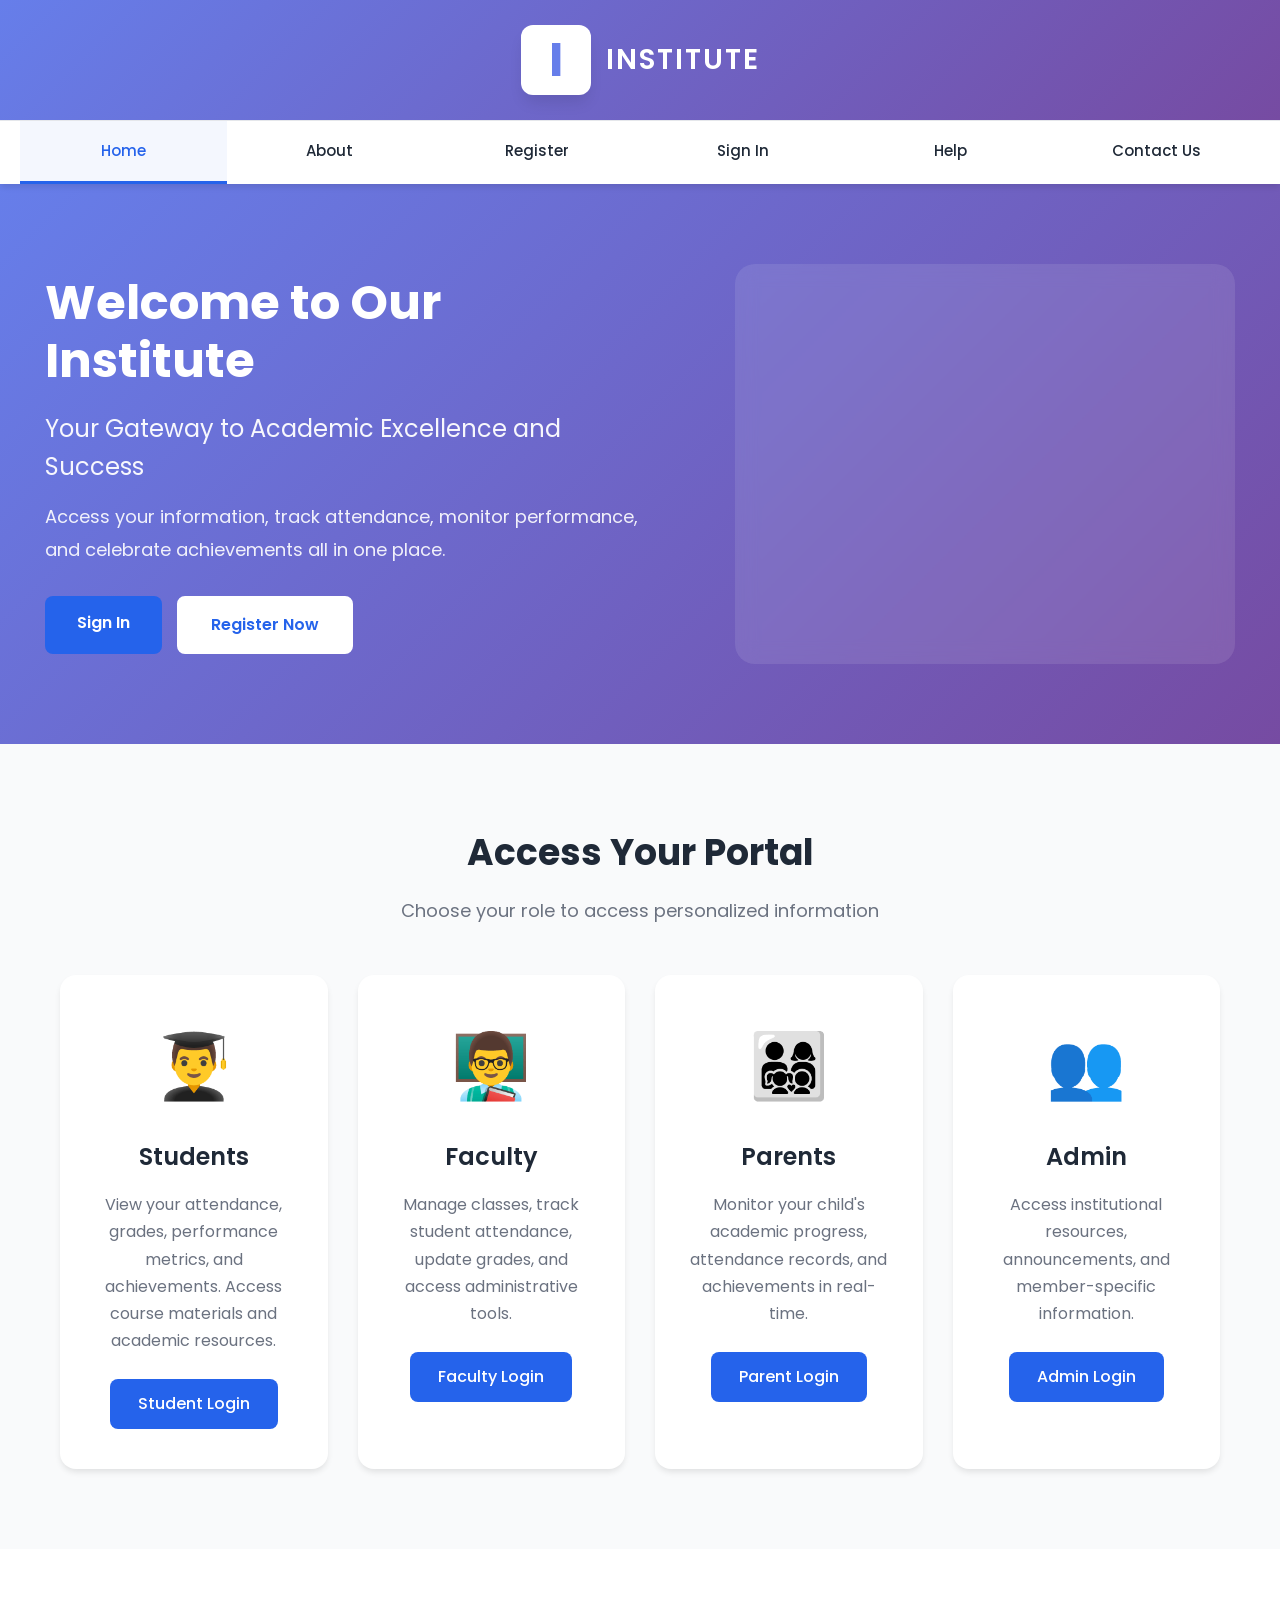
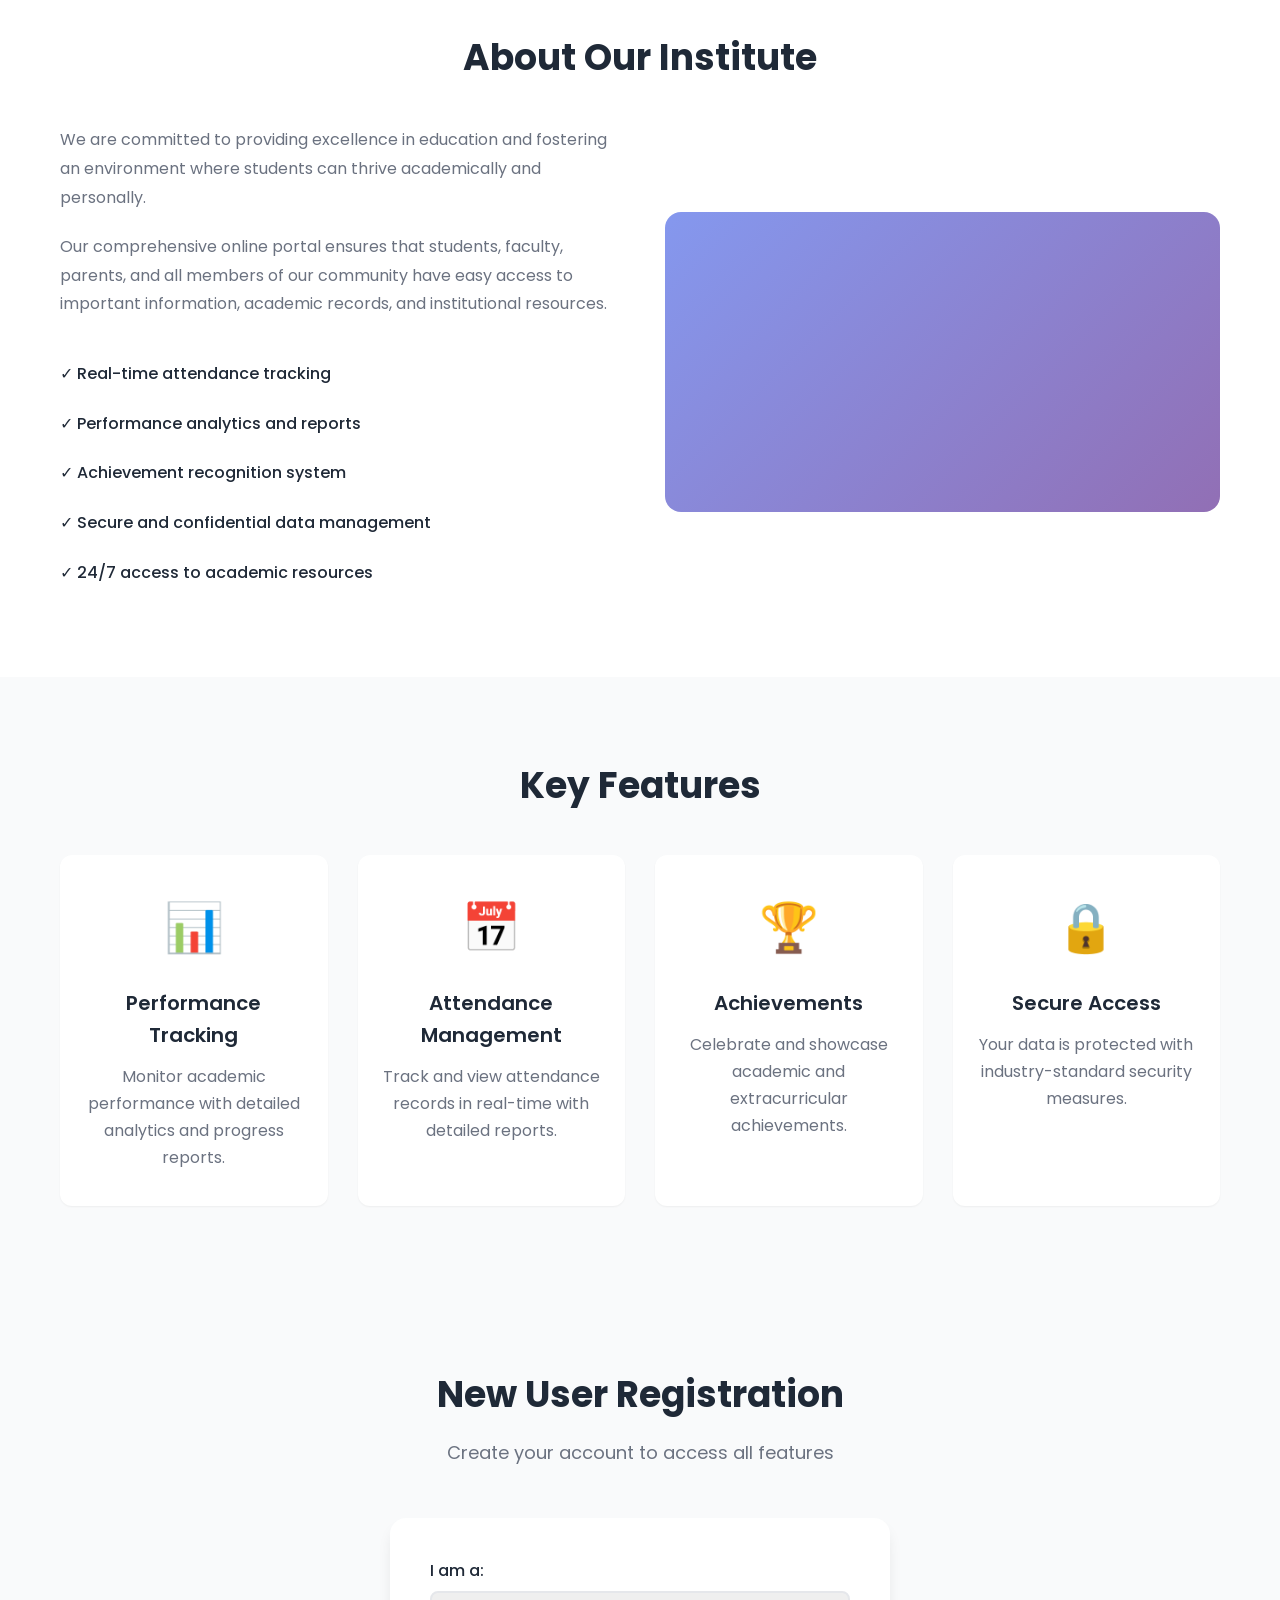
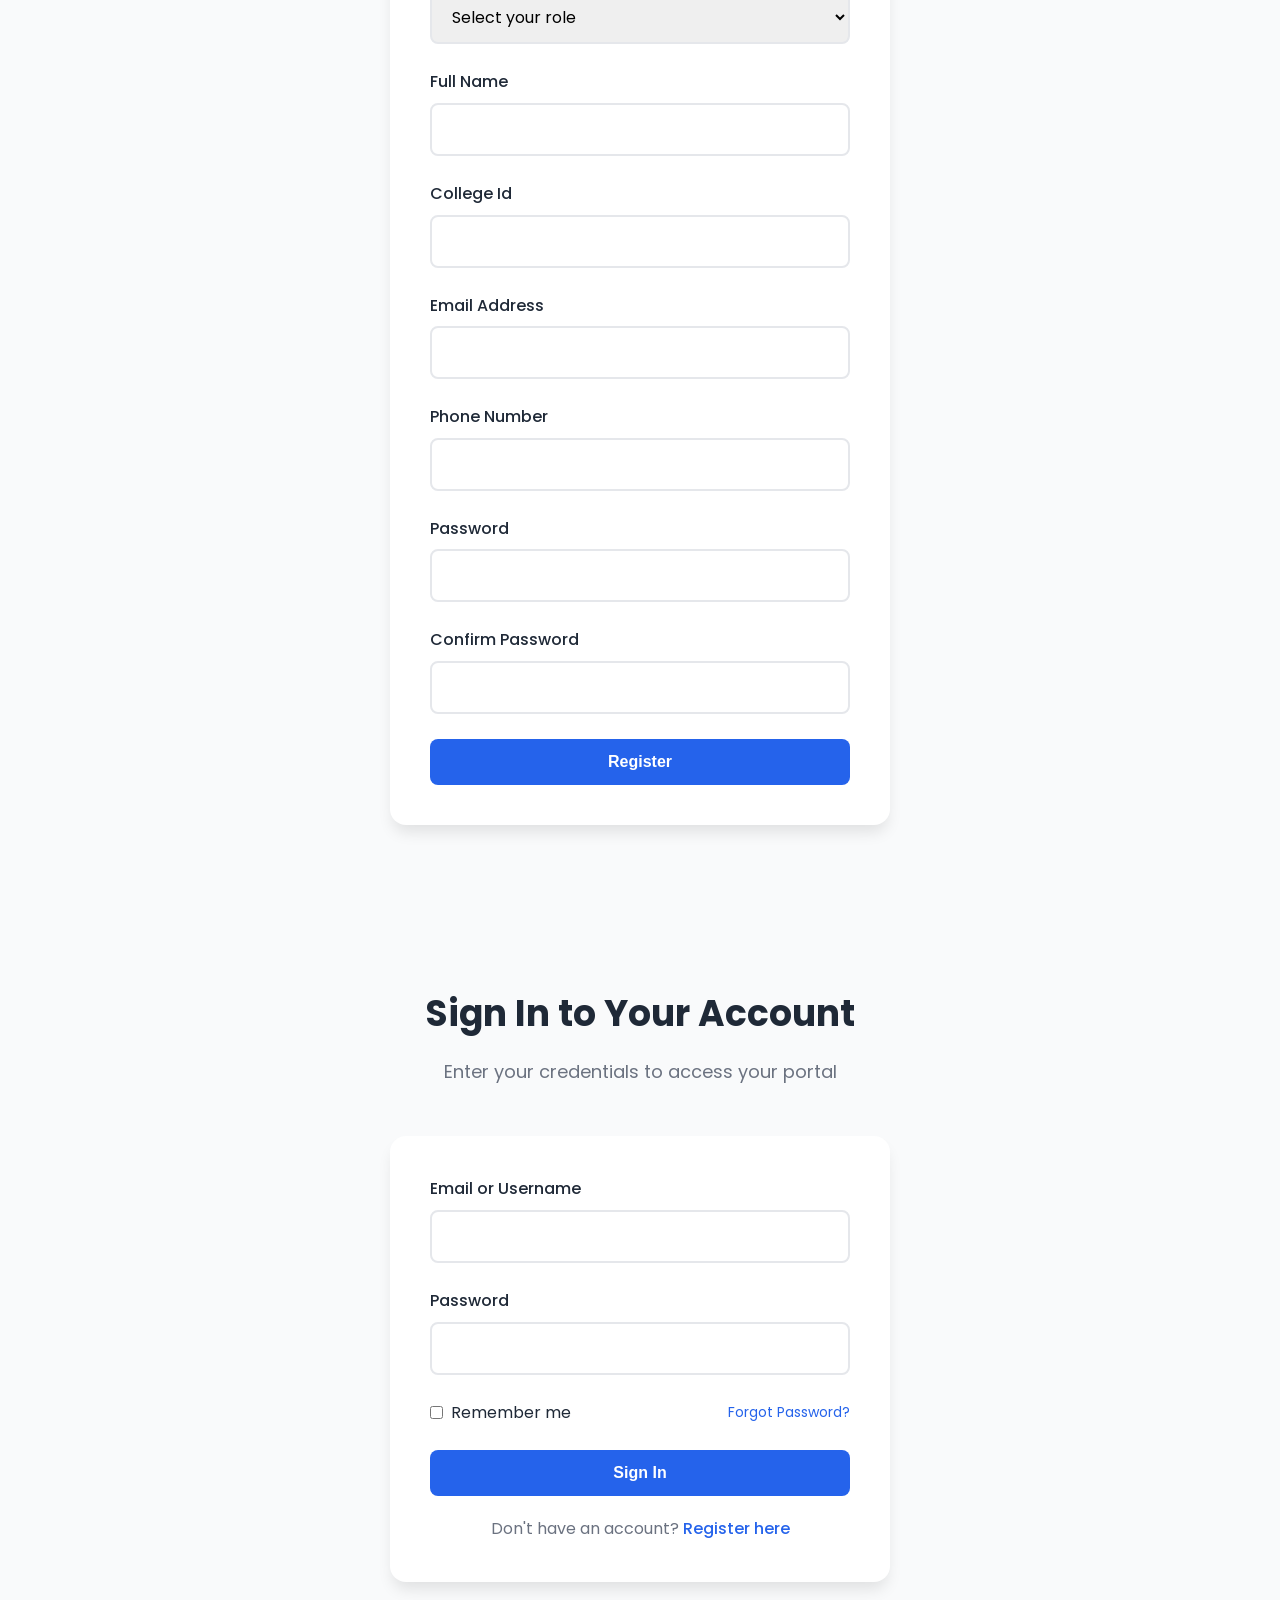
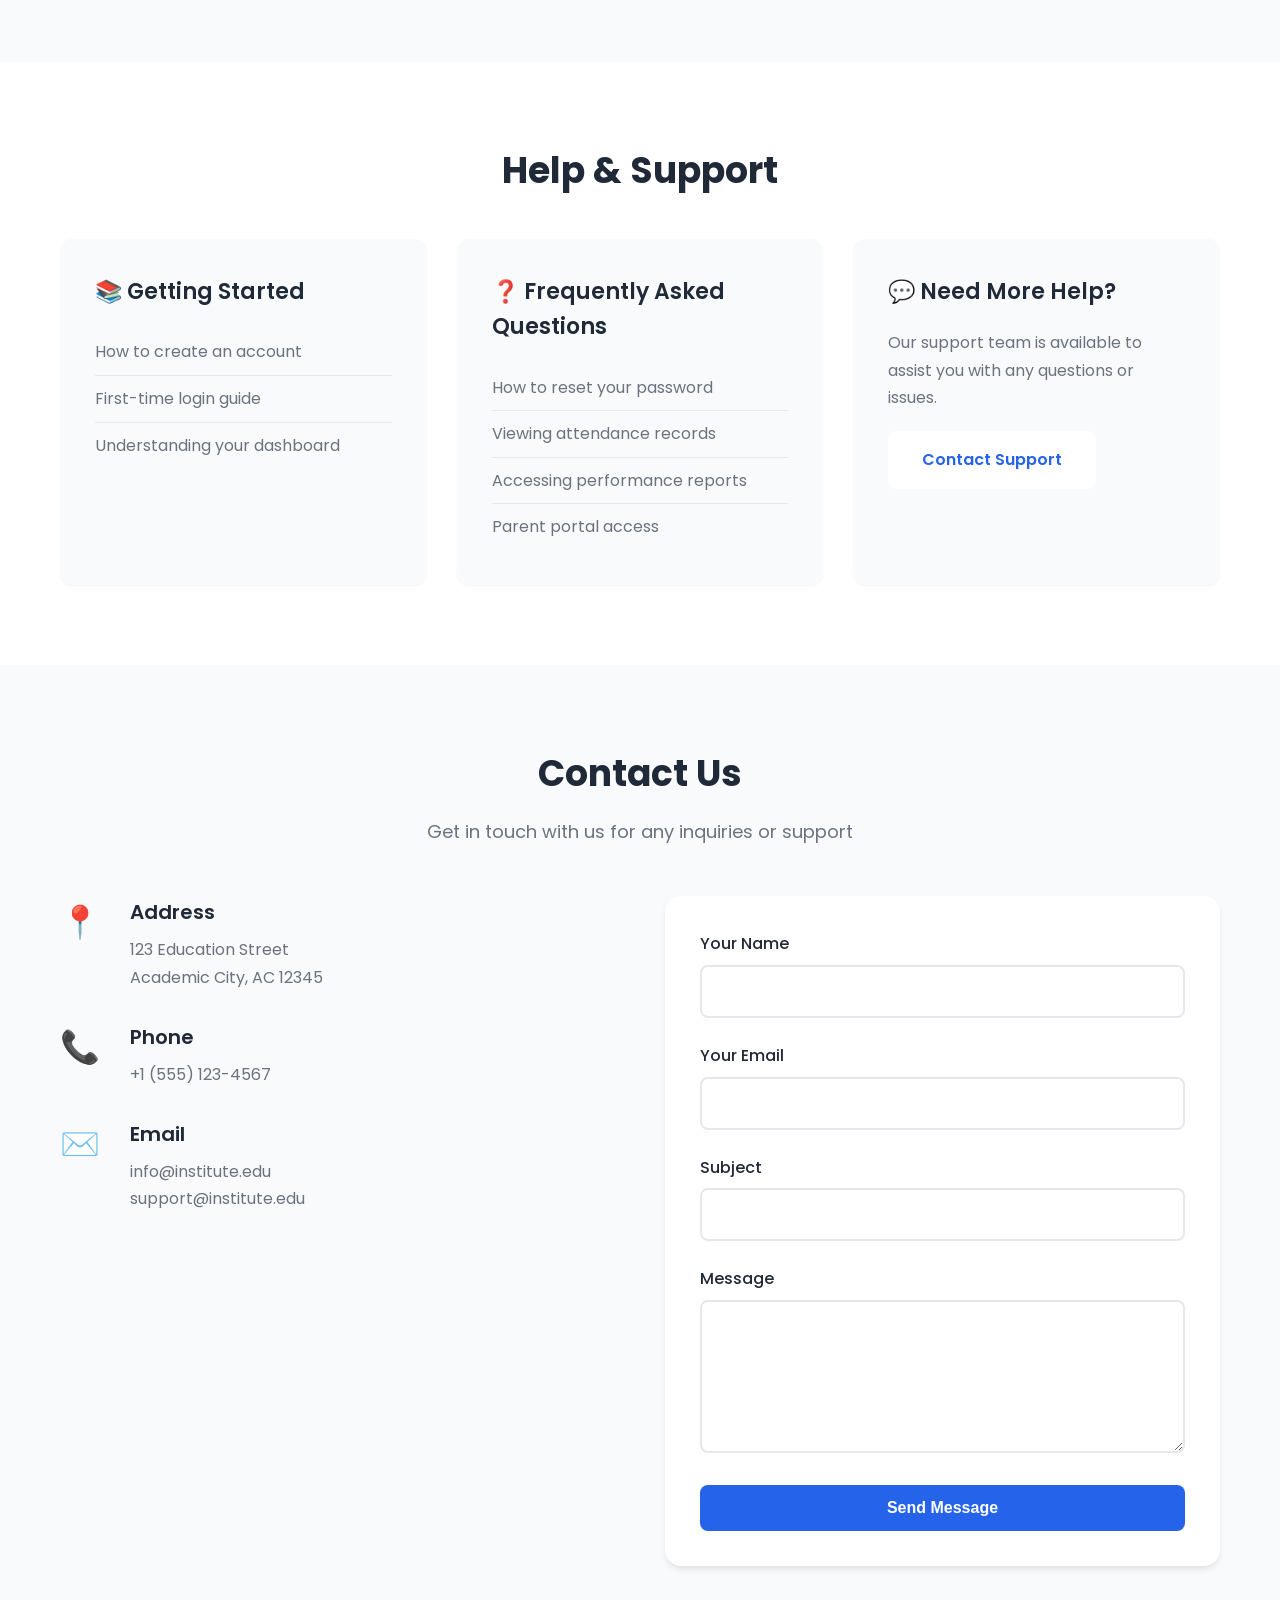
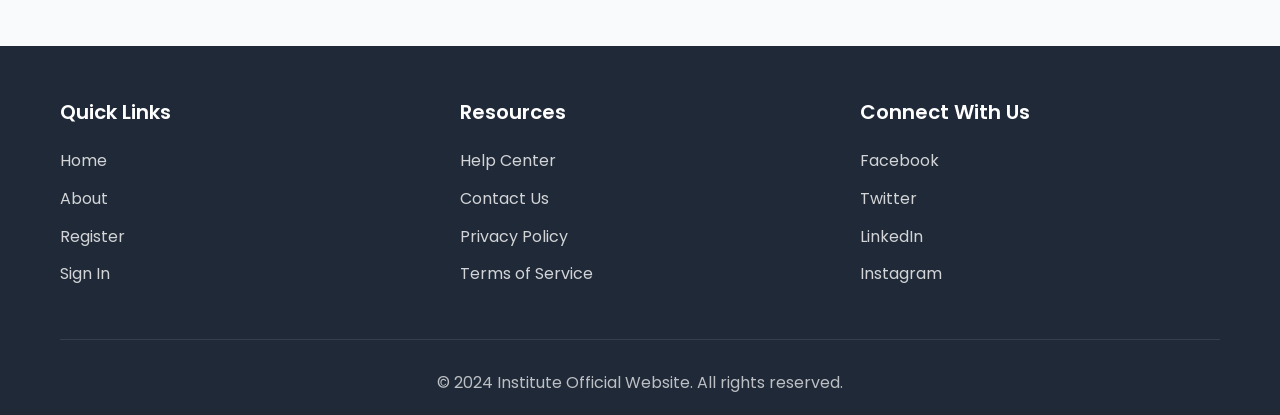
==== Frontend/index.html @ 932abdbf "update landing page,add new file" ====
<!DOCTYPE html>
<html lang="en">
<head>
    <meta charset="UTF-8">
    <meta name="viewport" content="width=device-width, initial-scale=1.0">
    <title>Institute Official Website - Student Portal</title>
    <link rel="stylesheet" href="./src/assets/css/landing.css">
    <link rel="preconnect" href="https://fonts.googleapis.com">
    <link rel="preconnect" href="https://fonts.gstatic.com" crossorigin>
    <link href="https://fonts.googleapis.com/css2?family=Poppins:wght@300;400;500;600;700&display=swap" rel="stylesheet">
</head>
<body>
    <!-- Header with Logo Space -->
    <header class="header">
        <div class="logo-container">
            <div class="logo-placeholder">
                <img src="logo-placeholder.png" alt="Institute Logo" class="logo-img" onerror="this.style.display='none'; this.nextElementSibling.style.display='flex';">
                <div class="logo-text" style="display: none;">
                    <span class="logo-initial">I</span>
                    <span class="logo-name">INSTITUTE</span>
                </div>
            </div>
        </div>
        
        <!-- Navigation Bar -->
        <nav class="navbar">
            <ul class="nav-menu">
                <li><a href="#home" class="nav-link active">Home</a></li>
                <li><a href="#about" class="nav-link">About</a></li>
                <li><a href="#register" class="nav-link">Register</a></li>
                <li><a href="#signin" class="nav-link">Sign In</a></li>
                <li><a href="#help" class="nav-link">Help</a></li>
                <li><a href="#contact" class="nav-link">Contact Us</a></li>
            </ul>
            <div class="hamburger">
                <span></span>
                <span></span>
                <span></span>
            </div>
        </nav>
    </header>

    <!-- Main Content -->
    <main>
        <!-- Hero Section -->
        <section id="home" class="hero">
            <div class="hero-content">
                <h1 class="hero-title">Welcome to Our Institute</h1>
                <p class="hero-subtitle">Your Gateway to Academic Excellence and Success</p>
                <p class="hero-description">Access your information, track attendance, monitor performance, and celebrate achievements all in one place.</p>
                <div class="hero-buttons">
                    <a href="#signin" class="btn btn-primary">Sign In</a>
                    <a href="#register" class="btn btn-secondary">Register Now</a>
                </div>
            </div>
            <div class="hero-image">
                <div class="hero-graphic"></div>
            </div>
        </section>

        <!-- User Portals Section -->
        <section class="portals">
            <div class="container">
                <h2 class="section-title">Access Your Portal</h2>
                <p class="section-subtitle">Choose your role to access personalized information</p>
                <div class="portal-cards">
                    <div class="portal-card">
                        <div class="portal-icon">👨‍🎓</div>
                        <h3>Students</h3>
                        <p>View your attendance, grades, performance metrics, and achievements. Access course materials and academic resources.</p>
                        <a href="#signin" class="portal-btn">Student Login</a>
                    </div>
                    <div class="portal-card">
                        <div class="portal-icon">👨‍🏫</div>
                        <h3>Faculty</h3>
                        <p>Manage classes, track student attendance, update grades, and access administrative tools.</p>
                        <a href="#signin" class="portal-btn">Faculty Login</a>
                    </div>
                    <div class="portal-card">
                        <div class="portal-icon">👨‍👩‍👧‍👦</div>
                        <h3>Parents</h3>
                        <p>Monitor your child's academic progress, attendance records, and achievements in real-time.</p>
                        <a href="#signin" class="portal-btn">Parent Login</a>
                    </div>
                    <div class="portal-card">
                        <div class="portal-icon">👥</div>
                        <h3>Admin</h3>
                        <p>Access institutional resources, announcements, and member-specific information.</p>
                        <a href="#signin" class="portal-btn">Admin Login</a>
                    </div>
                </div>
            </div>
        </section>

        <!-- About Section -->
        <section id="about" class="about">
            <div class="container">
                <h2 class="section-title">About Our Institute</h2>
                <div class="about-content">
                    <div class="about-text">
                        <p>We are committed to providing excellence in education and fostering an environment where students can thrive academically and personally.</p>
                        <p>Our comprehensive online portal ensures that students, faculty, parents, and all members of our community have easy access to important information, academic records, and institutional resources.</p>
                        <ul class="about-features">
                            <li>✓ Real-time attendance tracking</li>
                            <li>✓ Performance analytics and reports</li>
                            <li>✓ Achievement recognition system</li>
                            <li>✓ Secure and confidential data management</li>
                            <li>✓ 24/7 access to academic resources</li>
                        </ul>
                    </div>
                    <div class="about-image">
                        <div class="about-graphic"></div>
                    </div>
                </div>
            </div>
        </section>

        <!-- Features Section -->
        <section class="features">
            <div class="container">
                <h2 class="section-title">Key Features</h2>
                <div class="features-grid">
                    <div class="feature-item">
                        <div class="feature-icon">📊</div>
                        <h3>Performance Tracking</h3>
                        <p>Monitor academic performance with detailed analytics and progress reports.</p>
                    </div>
                    <div class="feature-item">
                        <div class="feature-icon">📅</div>
                        <h3>Attendance Management</h3>
                        <p>Track and view attendance records in real-time with detailed reports.</p>
                    </div>
                    <div class="feature-item">
                        <div class="feature-icon">🏆</div>
                        <h3>Achievements</h3>
                        <p>Celebrate and showcase academic and extracurricular achievements.</p>
                    </div>
                    <div class="feature-item">
                        <div class="feature-icon">🔒</div>
                        <h3>Secure Access</h3>
                        <p>Your data is protected with industry-standard security measures.</p>
                    </div>
                </div>
            </div>
        </section>

        <!-- Register Section -->
        <section id="register" class="register-section">
            <div class="container">
                <h2 class="section-title">New User Registration</h2>
                <p class="section-subtitle">Create your account to access all features</p>
                <div class="register-form-container">
                    <form class="register-form">
                        <div class="form-group">
                            <label for="userType">I am a:</label>
                            <select id="userType" name="userType" required>
                                <option value="">Select your role</option>
                                <option value="Student">Student</option>
                                <option value="Parent">Parent</option>
                                <option value="Faculty">Faculty</option>
                                <option value="Admin">Other Member</option>
                            </select>
                        </div>
                        <div class="form-group">
                            <label for="fullName">Full Name</label>
                            <input type="text" id="fullName" name="fullName" required>
                        </div>
                        <div class="form-group">
                            <label for="College Id">College Id</label>
                            <input type="cid" id="cid" name="cid" required>
                        </div>
                        <div class="form-group">
                            <label for="email">Email Address</label>
                            <input type="email" id="email" name="email" required>
                        </div>
                        <div class="form-group">
                            <label for="phone">Phone Number</label>
                            <input type="tel" id="phone" name="phone" required>
                        </div>
                        <div class="form-group">
                            <label for="password">Password</label>
                            <input type="password" id="password" name="password" required>
                        </div>
                        <div class="form-group">
                            <label for="confirmPassword">Confirm Password</label>
                            <input type="password" id="confirmPassword" name="confirmPassword" required>
                        </div>
                        <button type="submit" class="btn btn-primary btn-block">Register</button>
                    </form>
                </div>
            </div>
        </section>

        <!-- Sign In Section -->
        <section id="signin" class="signin-section">
            <div class="container">
                <h2 class="section-title">Sign In to Your Account</h2>
                <p class="section-subtitle">Enter your credentials to access your portal</p>
                <div class="signin-form-container">
                    <form class="signin-form">
                        <div class="form-group">
                            <label for="loginEmail">Email or Username</label>
                            <input type="text" id="loginEmail" name="loginEmail" required>
                        </div>
                        <div class="form-group">
                            <label for="loginPassword">Password</label>
                            <input type="password" id="loginPassword" name="loginPassword" required>
                        </div>
                        <div class="form-options">
                            <label class="checkbox-label">
                                <input type="checkbox" name="remember">
                                <span>Remember me</span>
                            </label>
                            <a href="#help" class="forgot-password">Forgot Password?</a>
                        </div>
                        <button type="submit" class="btn btn-primary btn-block">Sign In</button>
                        <p class="signup-link">Don't have an account? <a href="#register">Register here</a></p>
                    </form>
                </div>
            </div>
        </section>

        <!-- Help Section -->
        <section id="help" class="help-section">
            <div class="container">
                <h2 class="section-title">Help & Support</h2>
                <div class="help-content">
                    <div class="help-categories">
                        <div class="help-category">
                            <h3>📚 Getting Started</h3>
                            <ul>
                                <li>How to create an account</li>
                                <li>First-time login guide</li>
                                <li>Understanding your dashboard</li>
                            </ul>
                        </div>
                        <div class="help-category">
                            <h3>❓ Frequently Asked Questions</h3>
                            <ul>
                                <li>How to reset your password</li>
                                <li>Viewing attendance records</li>
                                <li>Accessing performance reports</li>
                                <li>Parent portal access</li>
                            </ul>
                        </div>
                        <div class="help-category">
                            <h3>💬 Need More Help?</h3>
                            <p>Our support team is available to assist you with any questions or issues.</p>
                            <a href="#contact" class="btn btn-secondary">Contact Support</a>
                        </div>
                    </div>
                </div>
            </div>
        </section>

        <!-- Contact Section -->
        <section id="contact" class="contact-section">
            <div class="container">
                <h2 class="section-title">Contact Us</h2>
                <p class="section-subtitle">Get in touch with us for any inquiries or support</p>
                <div class="contact-content">
                    <div class="contact-info">
                        <div class="contact-item">
                            <div class="contact-icon">📍</div>
                            <div>
                                <h3>Address</h3>
                                <p>123 Education Street<br>Academic City, AC 12345</p>
                            </div>
                        </div>
                        <div class="contact-item">
                            <div class="contact-icon">📞</div>
                            <div>
                                <h3>Phone</h3>
                                <p>+1 (555) 123-4567</p>
                            </div>
                        </div>
                        <div class="contact-item">
                            <div class="contact-icon">✉️</div>
                            <div>
                                <h3>Email</h3>
                                <p>info@institute.edu<br>support@institute.edu</p>
                            </div>
                        </div>
                    </div>
                    <form class="contact-form">
                        <div class="form-group">
                            <label for="contactName">Your Name</label>
                            <input type="text" id="contactName" name="contactName" required>
                        </div>
                        <div class="form-group">
                            <label for="contactEmail">Your Email</label>
                            <input type="email" id="contactEmail" name="contactEmail" required>
                        </div>
                        <div class="form-group">
                            <label for="contactSubject">Subject</label>
                            <input type="text" id="contactSubject" name="contactSubject" required>
                        </div>
                        <div class="form-group">
                            <label for="contactMessage">Message</label>
                            <textarea id="contactMessage" name="contactMessage" rows="5" required></textarea>
                        </div>
                        <button type="submit" class="btn btn-primary btn-block">Send Message</button>
                    </form>
                </div>
            </div>
        </section>
    </main>

    <!-- Footer -->
    <footer class="footer">
        <div class="container">
            <div class="footer-content">
                <div class="footer-section">
                    <h3>Quick Links</h3>
                    <ul>
                        <li><a href="#home">Home</a></li>
                        <li><a href="#about">About</a></li>
                        <li><a href="#register">Register</a></li>
                        <li><a href="#signin">Sign In</a></li>
                    </ul>
                </div>
                <div class="footer-section">
                    <h3>Resources</h3>
                    <ul>
                        <li><a href="#help">Help Center</a></li>
                        <li><a href="#contact">Contact Us</a></li>
                        <li><a href="#">Privacy Policy</a></li>
                        <li><a href="#">Terms of Service</a></li>
                    </ul>
                </div>
                <div class="footer-section">
                    <h3>Connect With Us</h3>
                    <div class="social-links">
                        <a href="#" class="social-link">Facebook</a>
                        <a href="#" class="social-link">Twitter</a>
                        <a href="#" class="social-link">LinkedIn</a>
                        <a href="#" class="social-link">Instagram</a>
                    </div>
                </div>
            </div>
            <div class="footer-bottom">
                <p>&copy; 2024 Institute Official Website. All rights reserved.</p>
            </div>
        </div>
    </footer>
</body>
</html>
---- Frontend/src/assets/css/landing.css ----
* {
    margin: 0;
    padding: 0;
    box-sizing: border-box;
}

:root {
    --primary-color: #2563eb;
    --primary-dark: #1e40af;
    --secondary-color: #10b981;
    --accent-color: #f59e0b;
    --text-dark: #1f2937;
    --text-light: #6b7280;
    --bg-light: #f9fafb;
    --bg-white: #ffffff;
    --border-color: #e5e7eb;
    --shadow-sm: 0 1px 2px 0 rgba(0, 0, 0, 0.05);
    --shadow-md: 0 4px 6px -1px rgba(0, 0, 0, 0.1);
    --shadow-lg: 0 10px 15px -3px rgba(0, 0, 0, 0.1);
    --shadow-xl: 0 20px 25px -5px rgba(0, 0, 0, 0.1);
}

body {
    font-family: 'Poppins', sans-serif;
    line-height: 1.6;
    color: var(--text-dark);
    background-color: var(--bg-white);
    overflow-x: hidden;
}

.container {
    max-width: 1200px;
    margin: 0 auto;
    padding: 0 20px;
}

/* Header Styles */
.header {
    background: var(--bg-white);
    box-shadow: var(--shadow-md);
    position: sticky;
    top: 0;
    z-index: 1000;
    width: 100%;
}

.logo-container {
    display: flex;
    justify-content: center;
    align-items: center;
    padding: 20px;
    background: linear-gradient(135deg, #667eea 0%, #764ba2 100%);
    min-height: 120px;
}

.logo-placeholder {
    display: flex;
    align-items: center;
    justify-content: center;
    width: 100%;
    max-width: 300px;
}

.logo-img {
    max-height: 80px;
    width: auto;
    object-fit: contain;
}

.logo-text {
    display: flex;
    align-items: center;
    gap: 15px;
    color: white;
}

.logo-initial {
    font-size: 48px;
    font-weight: 700;
    background: white;
    color: #667eea;
    width: 70px;
    height: 70px;
    display: flex;
    align-items: center;
    justify-content: center;
    border-radius: 12px;
    box-shadow: var(--shadow-lg);
}

.logo-name {
    font-size: 28px;
    font-weight: 600;
    letter-spacing: 2px;
}

/* Navigation Bar */
.navbar {
    background: var(--bg-white);
    border-top: 1px solid var(--border-color);
    padding: 0 20px;
}

.nav-menu {
    display: flex;
    list-style: none;
    justify-content: center;
    align-items: center;
    gap: 0;
    flex-wrap: wrap;
}

.nav-menu li {
    flex: 1;
    min-width: 120px;
    text-align: center;
}

.nav-link {
    display: block;
    padding: 18px 20px;
    text-decoration: none;
    color: var(--text-dark);
    font-weight: 500;
    font-size: 15px;
    transition: all 0.3s ease;
    border-bottom: 3px solid transparent;
    position: relative;
}

.nav-link:hover,
.nav-link.active {
    color: var(--primary-color);
    background-color: rgba(37, 99, 235, 0.05);
    border-bottom-color: var(--primary-color);
}

.hamburger {
    display: none;
    flex-direction: column;
    cursor: pointer;
    gap: 5px;
    padding: 10px;
}

.hamburger span {
    width: 25px;
    height: 3px;
    background: var(--text-dark);
    transition: all 0.3s ease;
}

/* Hero Section */
.hero {
    background: linear-gradient(135deg, #667eea 0%, #764ba2 100%);
    color: white;
    padding: 80px 20px;
    display: flex;
    align-items: center;
    justify-content: space-between;
    gap: 40px;
    min-height: 500px;
}

.hero-content {
    flex: 1;
    max-width: 600px;
    margin: 0 auto;
}

.hero-title {
    font-size: 48px;
    font-weight: 700;
    margin-bottom: 20px;
    line-height: 1.2;
}

.hero-subtitle {
    font-size: 24px;
    font-weight: 400;
    margin-bottom: 15px;
    opacity: 0.95;
}

.hero-description {
    font-size: 18px;
    margin-bottom: 30px;
    opacity: 0.9;
    line-height: 1.8;
}

.hero-buttons {
    display: flex;
    gap: 15px;
    flex-wrap: wrap;
}

.hero-image {
    flex: 1;
    max-width: 500px;
    margin: 0 auto;
}

.hero-graphic {
    width: 100%;
    height: 400px;
    background: rgba(255, 255, 255, 0.1);
    border-radius: 20px;
    backdrop-filter: blur(10px);
    display: flex;
    align-items: center;
    justify-content: center;
    font-size: 100px;
}

/* Buttons */
.btn {
    display: inline-block;
    padding: 14px 32px;
    border-radius: 8px;
    text-decoration: none;
    font-weight: 600;
    font-size: 16px;
    transition: all 0.3s ease;
    cursor: pointer;
    border: none;
    text-align: center;
}

.btn-primary {
    background: var(--primary-color);
    color: white;
}

.btn-primary:hover {
    background: var(--primary-dark);
    transform: translateY(-2px);
    box-shadow: var(--shadow-lg);
}

.btn-secondary {
    background: white;
    color: var(--primary-color);
    border: 2px solid white;
}

.btn-secondary:hover {
    background: transparent;
    color: white;
    transform: translateY(-2px);
    box-shadow: var(--shadow-lg);
}

.btn-block {
    width: 100%;
    display: block;
}

/* Section Styles */
section {
    padding: 80px 20px;
}

.section-title {
    font-size: 36px;
    font-weight: 700;
    text-align: center;
    margin-bottom: 15px;
    color: var(--text-dark);
}

.section-subtitle {
    text-align: center;
    font-size: 18px;
    color: var(--text-light);
    margin-bottom: 50px;
}

/* Portals Section */
.portals {
    background: var(--bg-light);
}

.portal-cards {
    display: grid;
    grid-template-columns: repeat(auto-fit, minmax(250px, 1fr));
    gap: 30px;
    margin-top: 40px;
}

.portal-card {
    background: var(--bg-white);
    padding: 40px 30px;
    border-radius: 16px;
    text-align: center;
    box-shadow: var(--shadow-md);
    transition: all 0.3s ease;
}

.portal-card:hover {
    transform: translateY(-8px);
    box-shadow: var(--shadow-xl);
}

.portal-icon {
    font-size: 64px;
    margin-bottom: 20px;
}

.portal-card h3 {
    font-size: 24px;
    font-weight: 600;
    margin-bottom: 15px;
    color: var(--text-dark);
}

.portal-card p {
    color: var(--text-light);
    margin-bottom: 25px;
    line-height: 1.7;
}

.portal-btn {
    display: inline-block;
    padding: 12px 28px;
    background: var(--primary-color);
    color: white;
    text-decoration: none;
    border-radius: 8px;
    font-weight: 500;
    transition: all 0.3s ease;
}

.portal-btn:hover {
    background: var(--primary-dark);
    transform: translateY(-2px);
    box-shadow: var(--shadow-md);
}

/* About Section */
.about {
    background: var(--bg-white);
}

.about-content {
    display: grid;
    grid-template-columns: 1fr 1fr;
    gap: 50px;
    align-items: center;
    margin-top: 40px;
}

.about-text p {
    font-size: 16px;
    color: var(--text-light);
    margin-bottom: 20px;
    line-height: 1.8;
}

.about-features {
    list-style: none;
    margin-top: 30px;
}

.about-features li {
    padding: 12px 0;
    font-size: 16px;
    color: var(--text-dark);
    font-weight: 500;
}

.about-image {
    display: flex;
    justify-content: center;
    align-items: center;
}

.about-graphic {
    width: 100%;
    height: 300px;
    background: linear-gradient(135deg, #667eea 0%, #764ba2 100%);
    border-radius: 16px;
    opacity: 0.8;
}

/* Features Section */
.features {
    background: var(--bg-light);
}

.features-grid {
    display: grid;
    grid-template-columns: repeat(auto-fit, minmax(250px, 1fr));
    gap: 30px;
    margin-top: 40px;
}

.feature-item {
    background: var(--bg-white);
    padding: 35px 25px;
    border-radius: 12px;
    text-align: center;
    box-shadow: var(--shadow-sm);
    transition: all 0.3s ease;
}

.feature-item:hover {
    box-shadow: var(--shadow-md);
    transform: translateY(-5px);
}

.feature-icon {
    font-size: 48px;
    margin-bottom: 20px;
}

.feature-item h3 {
    font-size: 20px;
    font-weight: 600;
    margin-bottom: 12px;
    color: var(--text-dark);
}

.feature-item p {
    color: var(--text-light);
    line-height: 1.7;
}

/* Form Styles */
.register-section,
.signin-section {
    background: var(--bg-light);
}

.register-form-container,
.signin-form-container {
    max-width: 500px;
    margin: 0 auto;
    background: var(--bg-white);
    padding: 40px;
    border-radius: 16px;
    box-shadow: var(--shadow-lg);
}

.form-group {
    margin-bottom: 25px;
}

.form-group label {
    display: block;
    margin-bottom: 8px;
    font-weight: 500;
    color: var(--text-dark);
}

.form-group input,
.form-group select,
.form-group textarea {
    width: 100%;
    padding: 12px 16px;
    border: 2px solid var(--border-color);
    border-radius: 8px;
    font-size: 16px;
    font-family: 'Poppins', sans-serif;
    transition: all 0.3s ease;
}

.form-group input:focus,
.form-group select:focus,
.form-group textarea:focus {
    outline: none;
    border-color: var(--primary-color);
    box-shadow: 0 0 0 3px rgba(37, 99, 235, 0.1);
}

.form-options {
    display: flex;
    justify-content: space-between;
    align-items: center;
    margin-bottom: 25px;
}

.checkbox-label {
    display: flex;
    align-items: center;
    gap: 8px;
    cursor: pointer;
}

.checkbox-label input[type="checkbox"] {
    width: auto;
    cursor: pointer;
}

.forgot-password {
    color: var(--primary-color);
    text-decoration: none;
    font-size: 14px;
}

.forgot-password:hover {
    text-decoration: underline;
}

.signup-link {
    text-align: center;
    margin-top: 20px;
    color: var(--text-light);
}

.signup-link a {
    color: var(--primary-color);
    text-decoration: none;
    font-weight: 500;
}

.signup-link a:hover {
    text-decoration: underline;
}

/* Help Section */
.help-section {
    background: var(--bg-white);
}

.help-categories {
    display: grid;
    grid-template-columns: repeat(auto-fit, minmax(300px, 1fr));
    gap: 30px;
    margin-top: 40px;
}

.help-category {
    background: var(--bg-light);
    padding: 35px;
    border-radius: 12px;
    box-shadow: var(--shadow-sm);
}

.help-category h3 {
    font-size: 22px;
    font-weight: 600;
    margin-bottom: 20px;
    color: var(--text-dark);
}

.help-category ul {
    list-style: none;
}

.help-category ul li {
    padding: 10px 0;
    color: var(--text-light);
    border-bottom: 1px solid var(--border-color);
}

.help-category ul li:last-child {
    border-bottom: none;
}

.help-category p {
    color: var(--text-light);
    margin-bottom: 20px;
    line-height: 1.7;
}

/* Contact Section */
.contact-section {
    background: var(--bg-light);
}

.contact-content {
    display: grid;
    grid-template-columns: 1fr 1fr;
    gap: 50px;
    margin-top: 40px;
}

.contact-info {
    display: flex;
    flex-direction: column;
    gap: 30px;
}

.contact-item {
    display: flex;
    gap: 20px;
    align-items: flex-start;
}

.contact-icon {
    font-size: 32px;
    min-width: 50px;
}

.contact-item h3 {
    font-size: 20px;
    font-weight: 600;
    margin-bottom: 8px;
    color: var(--text-dark);
}

.contact-item p {
    color: var(--text-light);
    line-height: 1.7;
}

.contact-form {
    background: var(--bg-white);
    padding: 35px;
    border-radius: 16px;
    box-shadow: var(--shadow-md);
}

/* Footer */
.footer {
    background: var(--text-dark);
    color: white;
    padding: 50px 20px 20px;
}

.footer-content {
    display: grid;
    grid-template-columns: repeat(auto-fit, minmax(200px, 1fr));
    gap: 40px;
    margin-bottom: 40px;
}

.footer-section h3 {
    font-size: 20px;
    font-weight: 600;
    margin-bottom: 20px;
}

.footer-section ul {
    list-style: none;
}

.footer-section ul li {
    margin-bottom: 12px;
}

.footer-section a {
    color: rgba(255, 255, 255, 0.8);
    text-decoration: none;
    transition: color 0.3s ease;
}

.footer-section a:hover {
    color: white;
}

.social-links {
    display: flex;
    flex-direction: column;
    gap: 12px;
}

.social-link {
    display: inline-block;
}

.footer-bottom {
    text-align: center;
    padding-top: 30px;
    border-top: 1px solid rgba(255, 255, 255, 0.1);
    color: rgba(255, 255, 255, 0.7);
}

/* Responsive Design */
@media (max-width: 968px) {
    .hero {
        flex-direction: column;
        text-align: center;
        padding: 60px 20px;
    }

    .hero-title {
        font-size: 36px;
    }

    .hero-subtitle {
        font-size: 20px;
    }

    .about-content,
    .contact-content {
        grid-template-columns: 1fr;
    }

    .nav-menu {
        display: none;
        flex-direction: column;
        width: 100%;
        position: absolute;
        top: 100%;
        left: 0;
        background: var(--bg-white);
        box-shadow: var(--shadow-lg);
        padding: 20px 0;
    }

    .nav-menu.active {
        display: flex;
    }

    .nav-menu li {
        width: 100%;
    }

    .nav-link {
        padding: 15px 20px;
        border-bottom: 1px solid var(--border-color);
    }

    .hamburger {
        display: flex;
    }

    .logo-container {
        min-height: 100px;
    }

    .logo-initial {
        width: 60px;
        height: 60px;
        font-size: 40px;
    }

    .logo-name {
        font-size: 24px;
    }
}

@media (max-width: 768px) {
    .hero-title {
        font-size: 32px;
    }

    .section-title {
        font-size: 28px;
    }

    .portal-cards,
    .features-grid {
        grid-template-columns: 1fr;
    }

    .register-form-container,
    .signin-form-container {
        padding: 30px 20px;
    }

    section {
        padding: 60px 20px;
    }
}

@media (max-width: 480px) {
    .hero-title {
        font-size: 28px;
    }

    .hero-buttons {
        flex-direction: column;
    }

    .btn {
        width: 100%;
    }

    .logo-container {
        min-height: 80px;
        padding: 15px;
    }

    .logo-initial {
        width: 50px;
        height: 50px;
        font-size: 32px;
    }

    .logo-name {
        font-size: 20px;
    }
}

/* Smooth Scrolling */
html {
    scroll-behavior: smooth;
}

/* Animation */
@keyframes fadeIn {
    from {
        opacity: 0;
        transform: translateY(20px);
    }
    to {
        opacity: 1;
        transform: translateY(0);
    }
}

.portal-card,
.feature-item,
.help-category {
    animation: fadeIn 0.6s ease-out;
}
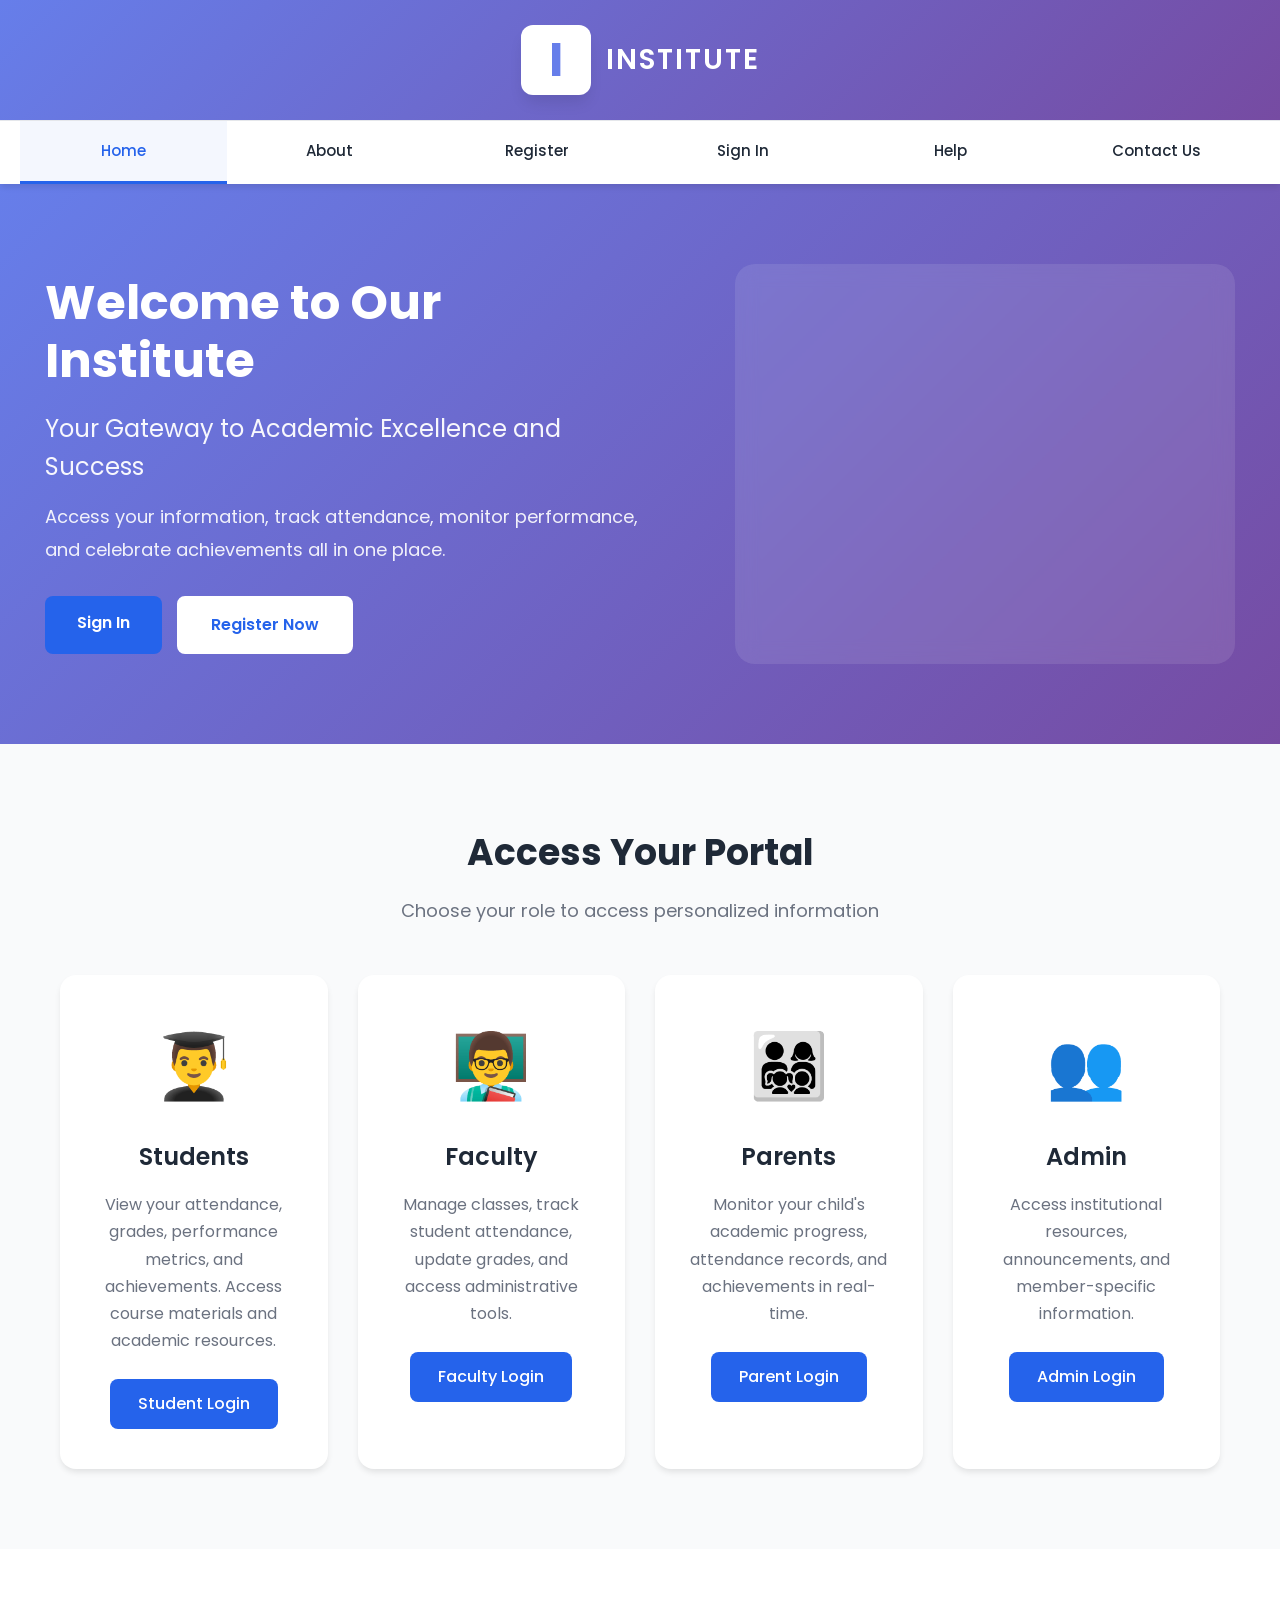
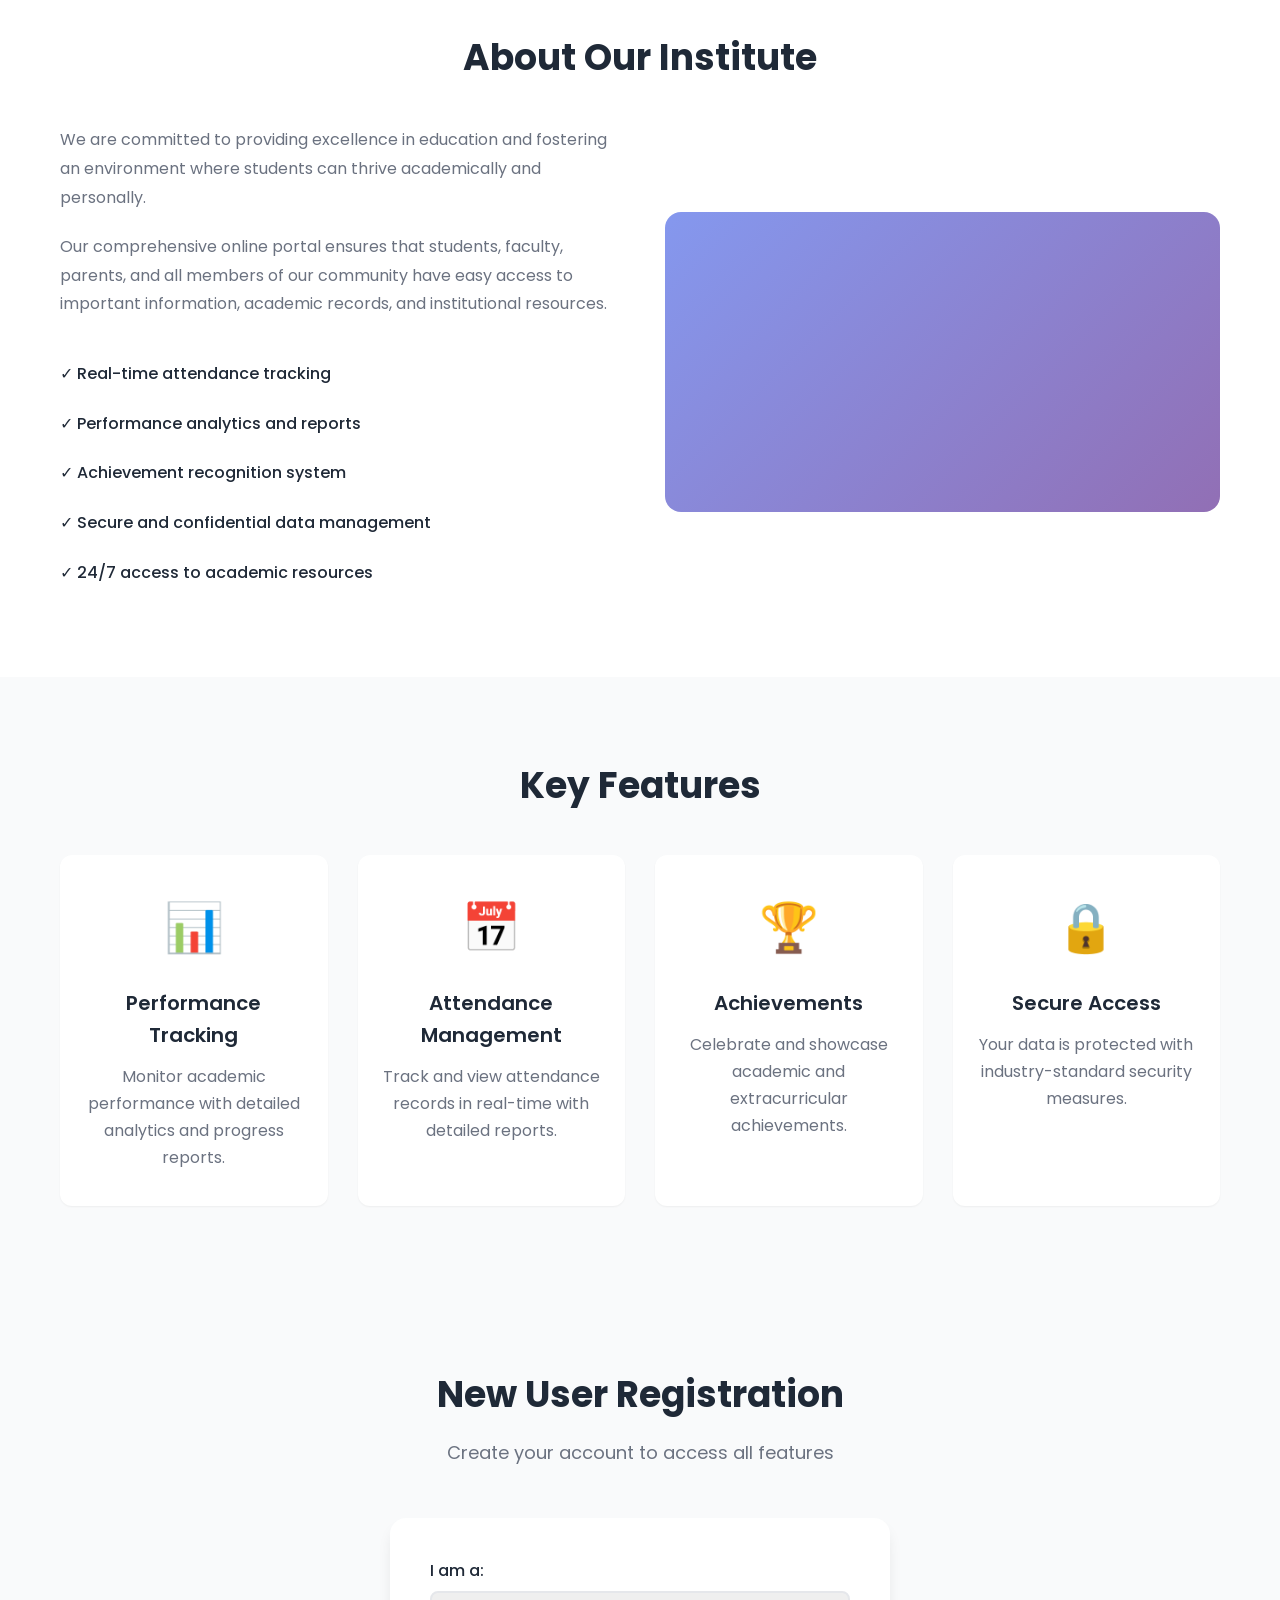
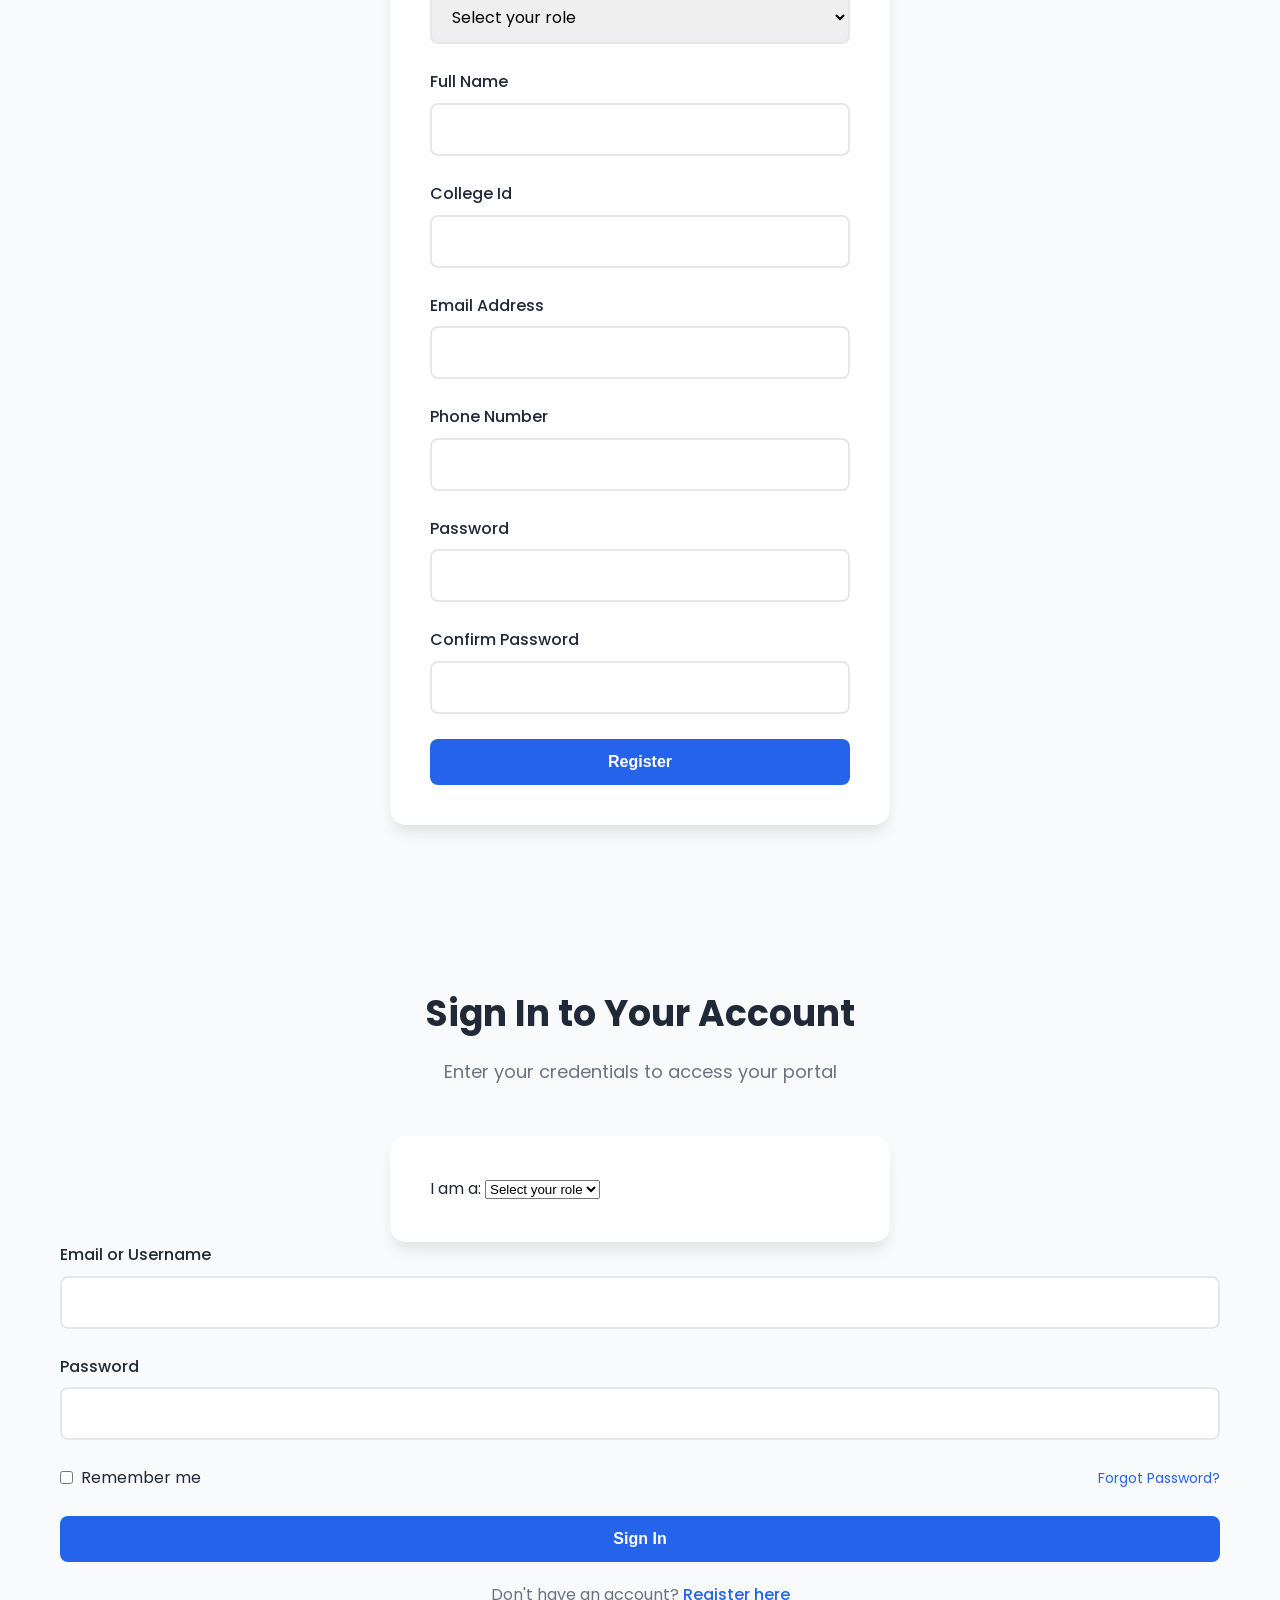
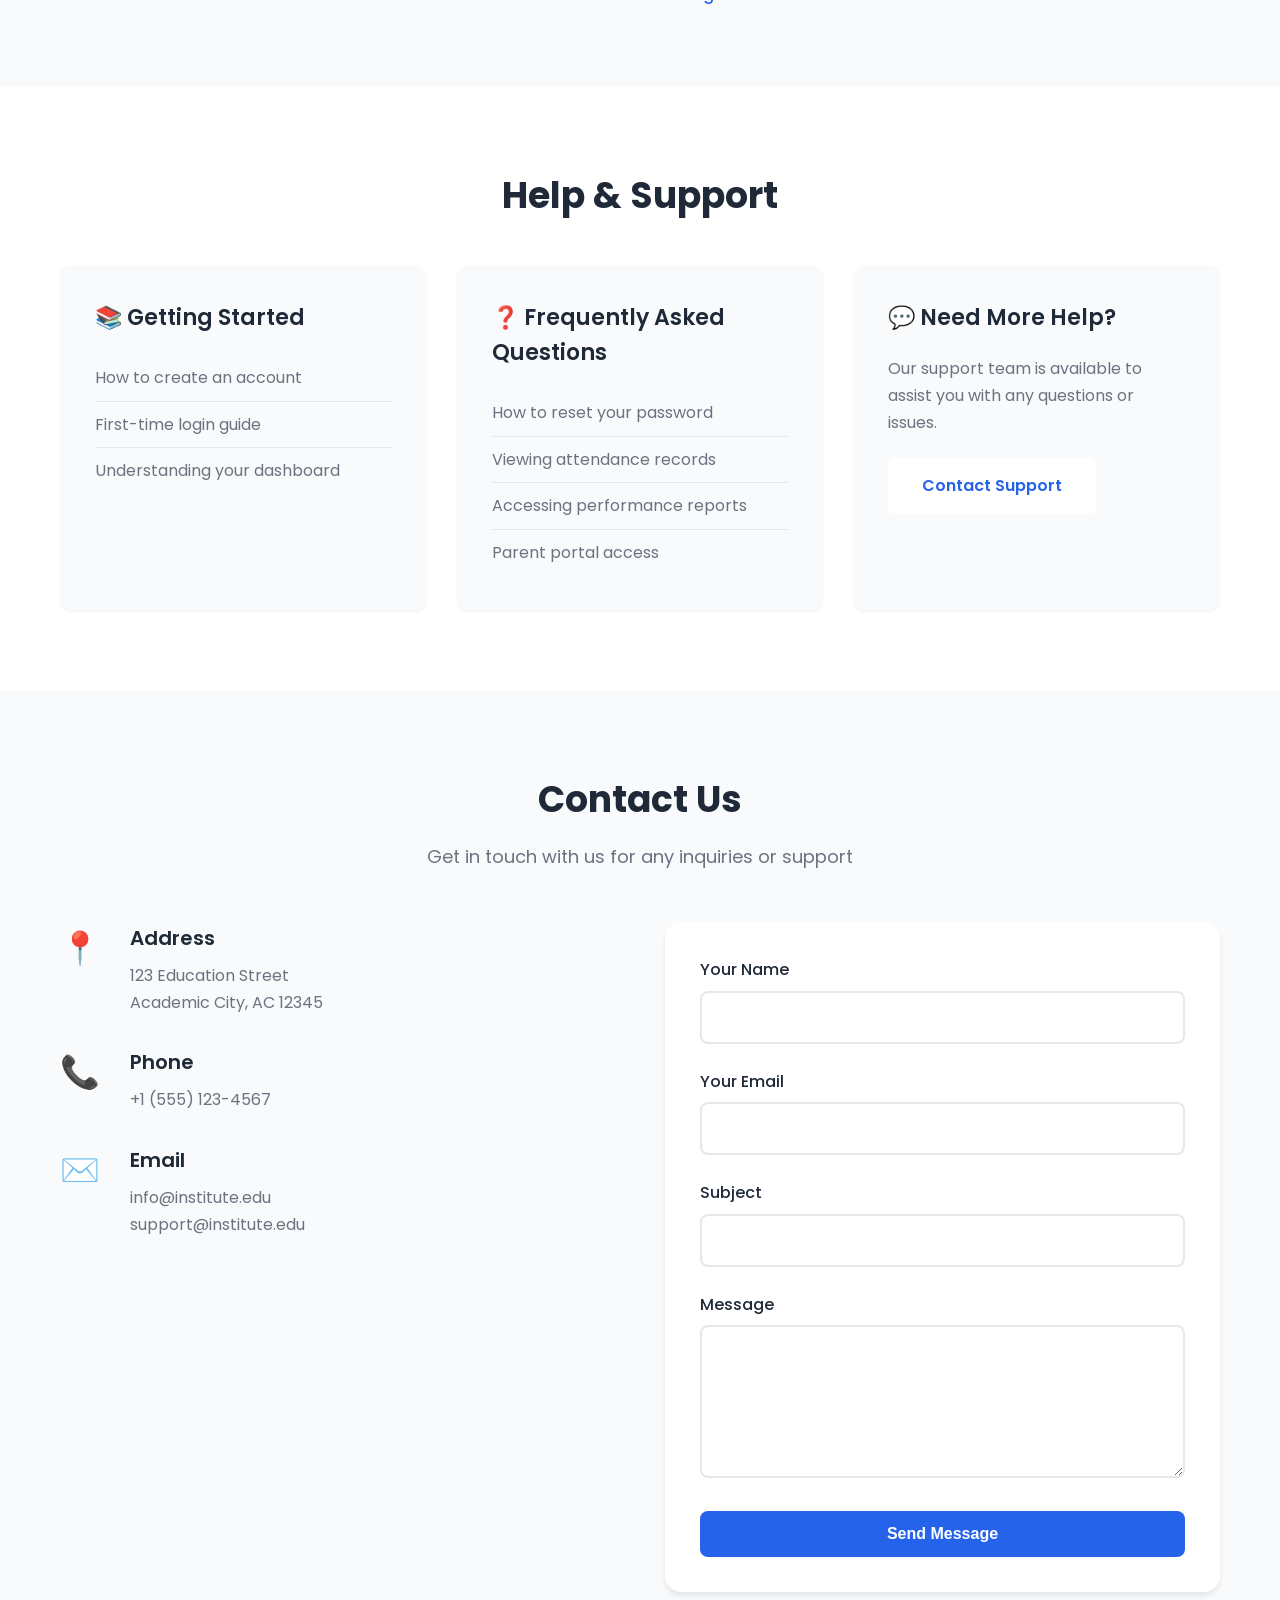
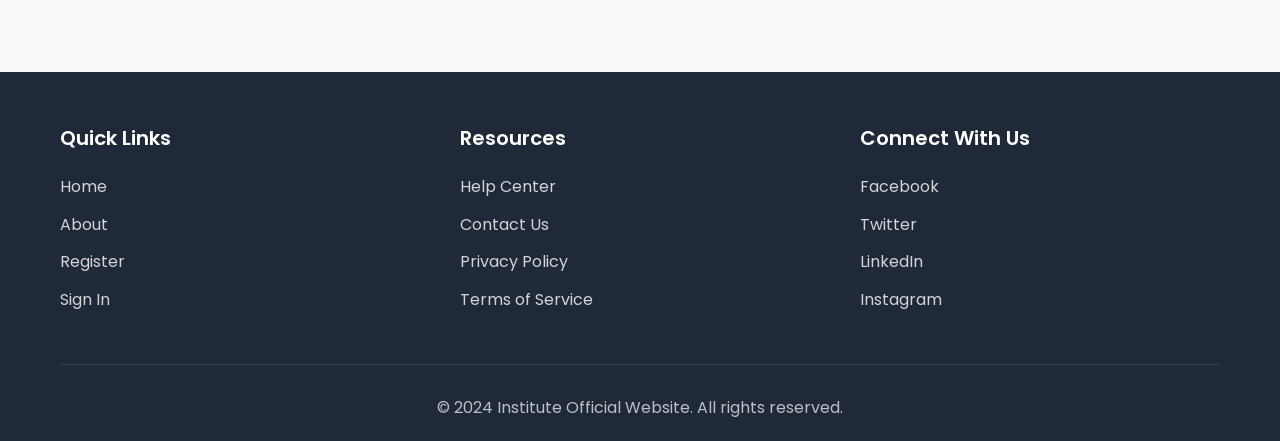
==== commit bba20f8c: "feat - FRONTEND/PAGES" ====
--- a/Frontend/index.html
+++ b/Frontend/index.html
@@ -40,6 +40,11 @@
         </nav>
     </header>
 
+   
+    
+
+
+
     <!-- Main Content -->
     <main>
         <!-- Hero Section -->
@@ -197,7 +202,16 @@
                 <h2 class="section-title">Sign In to Your Account</h2>
                 <p class="section-subtitle">Enter your credentials to access your portal</p>
                 <div class="signin-form-container">
-                    <form class="signin-form">
+                    <form class="signin-form"id="signinForm">
+                        <label for="loginRole">I am a:</label>
+                            <select id="loginRole" name="loginRole" required>
+                                <option value="">Select your role</option>
+                                <option value="student">Student</option>
+                                <option value="parent">Parent</option>
+                                <option value="faculty">Faculty</option>
+                                <option value="admin">Admin</option>
+                            </select>
+                        </div>
                         <div class="form-group">
                             <label for="loginEmail">Email or Username</label>
                             <input type="text" id="loginEmail" name="loginEmail" required>
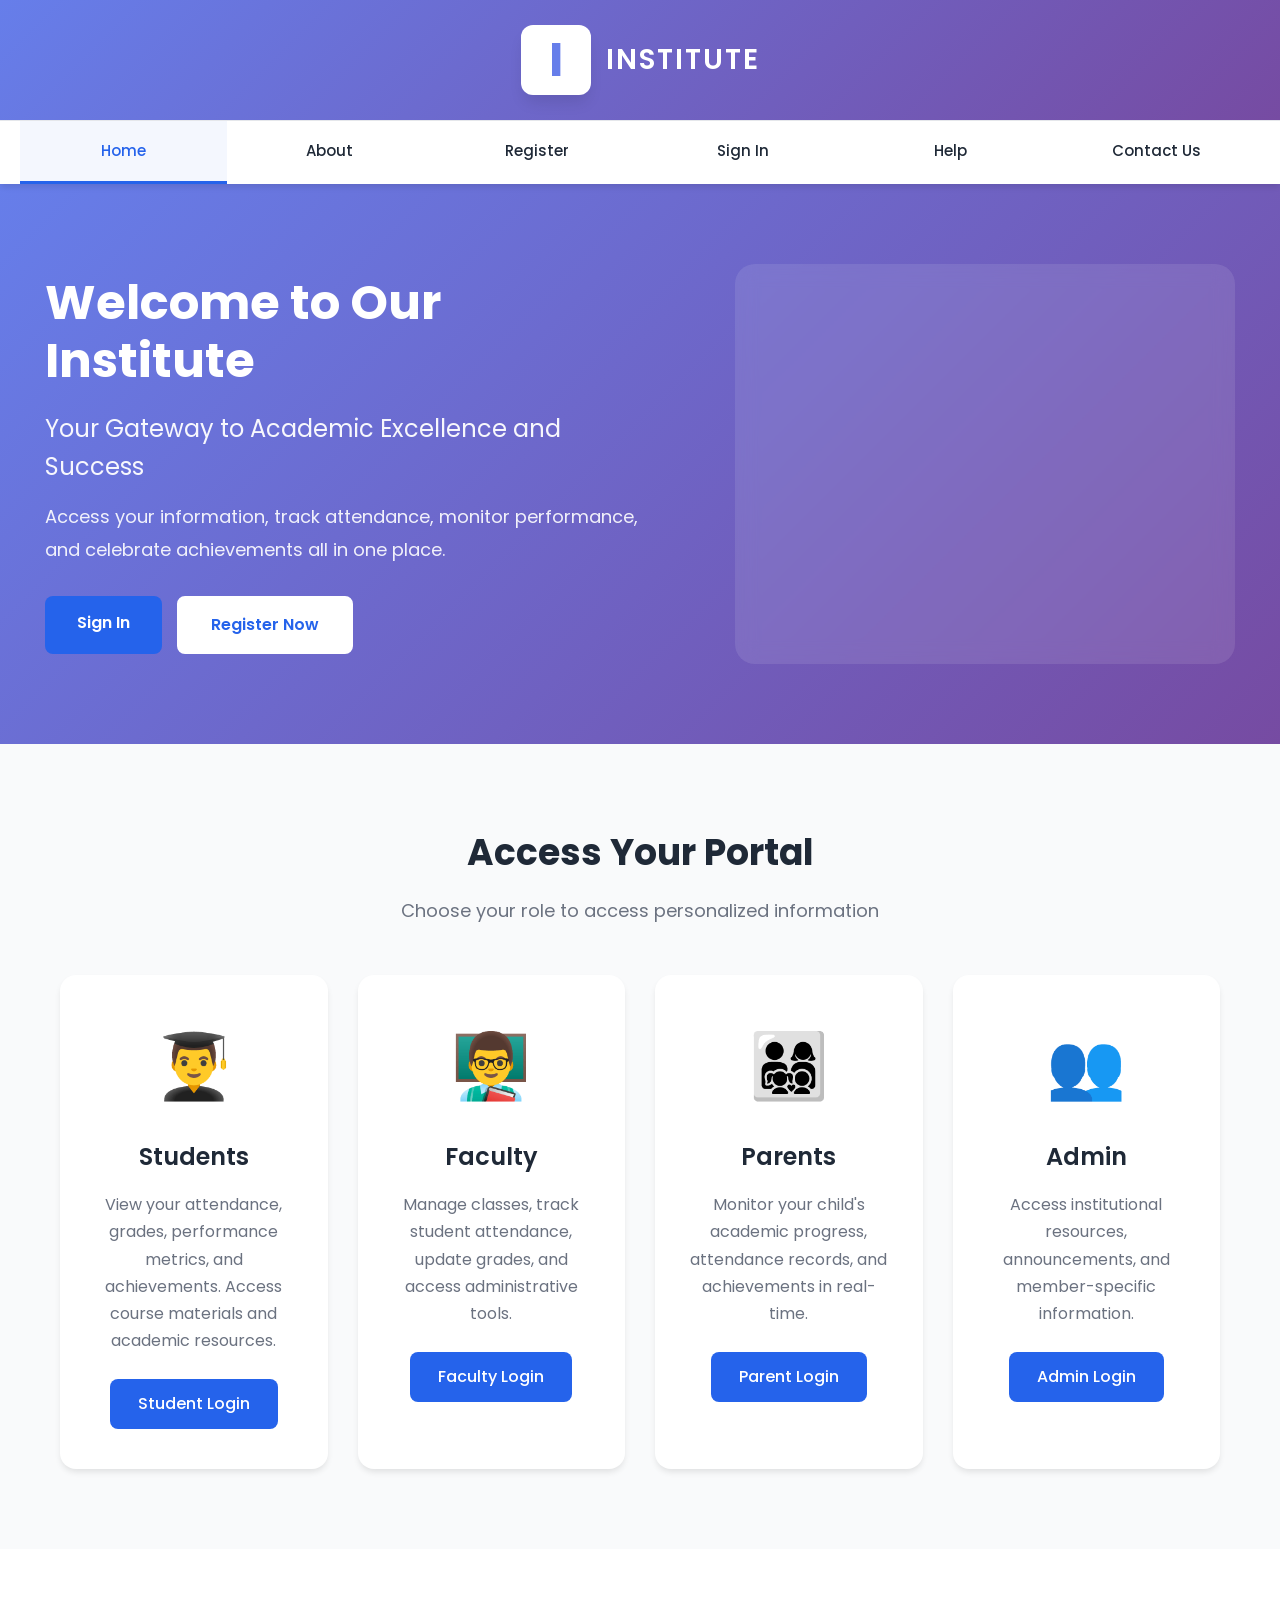
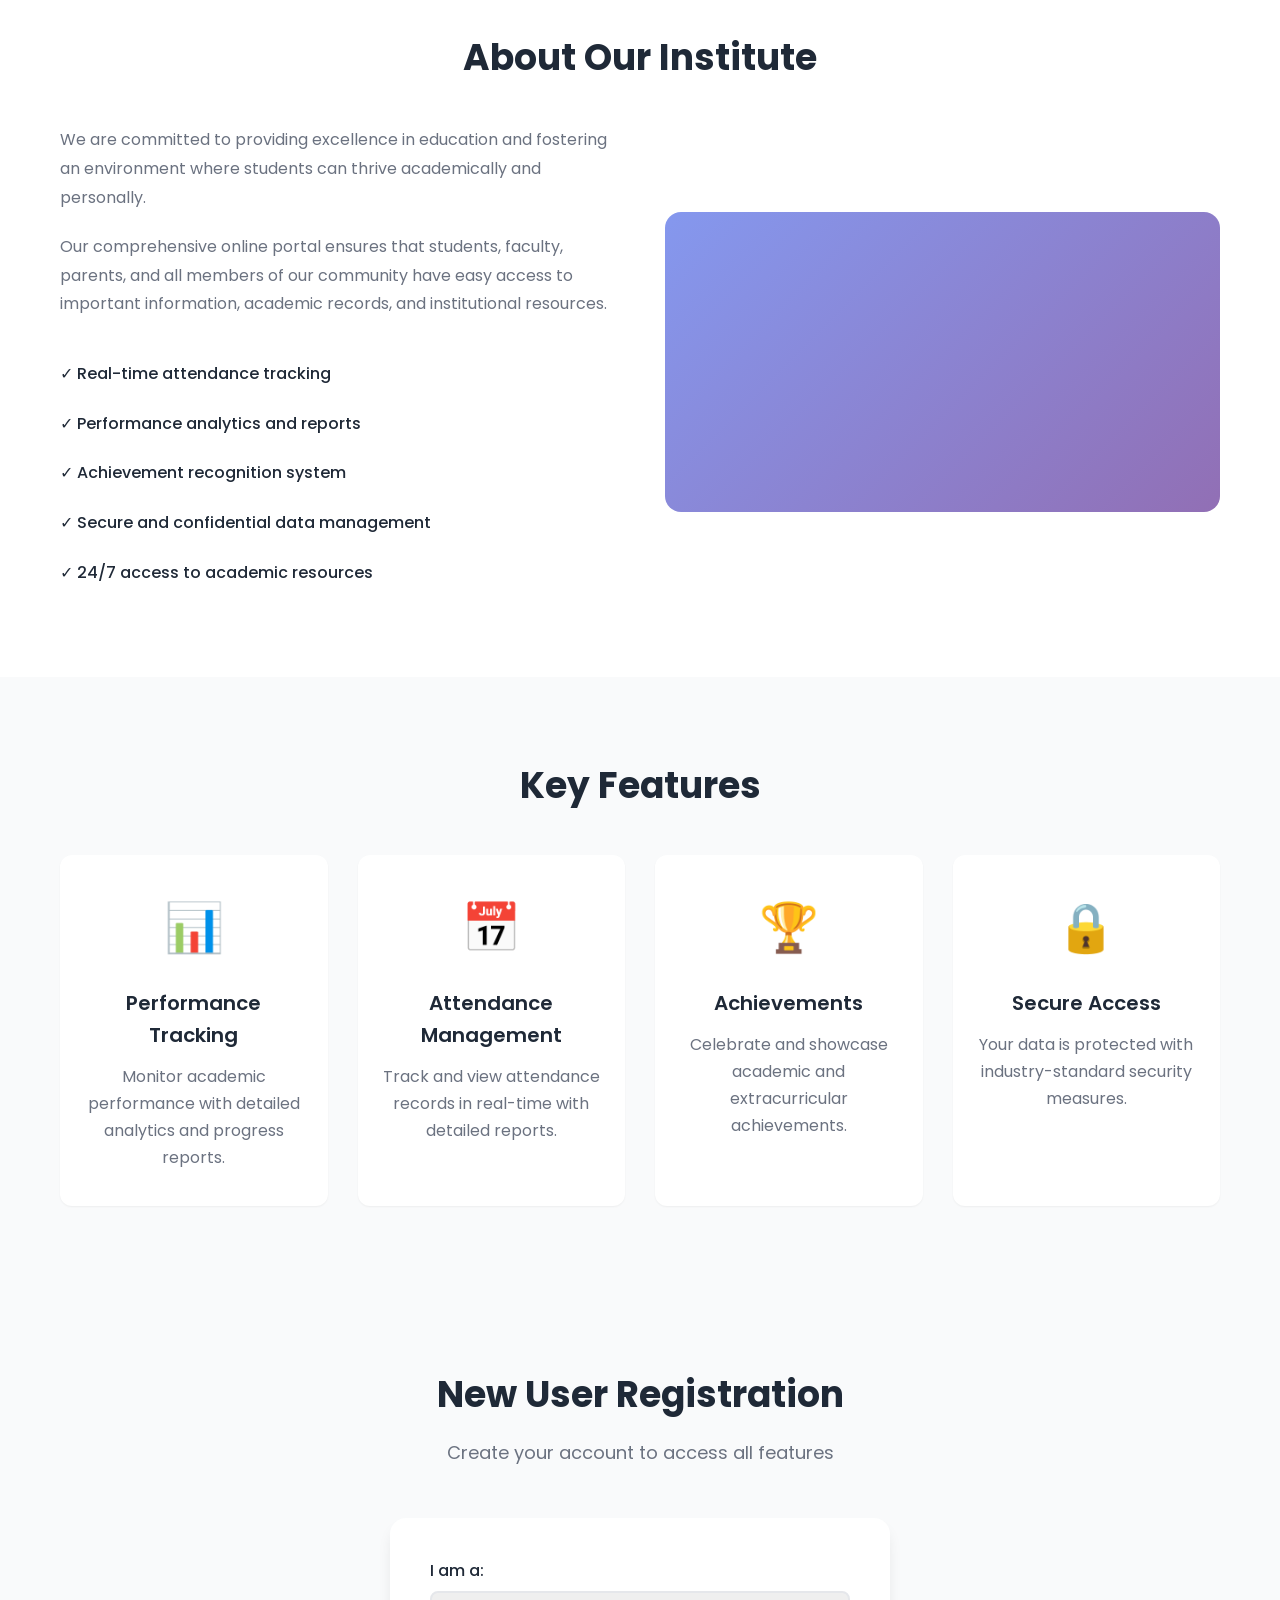
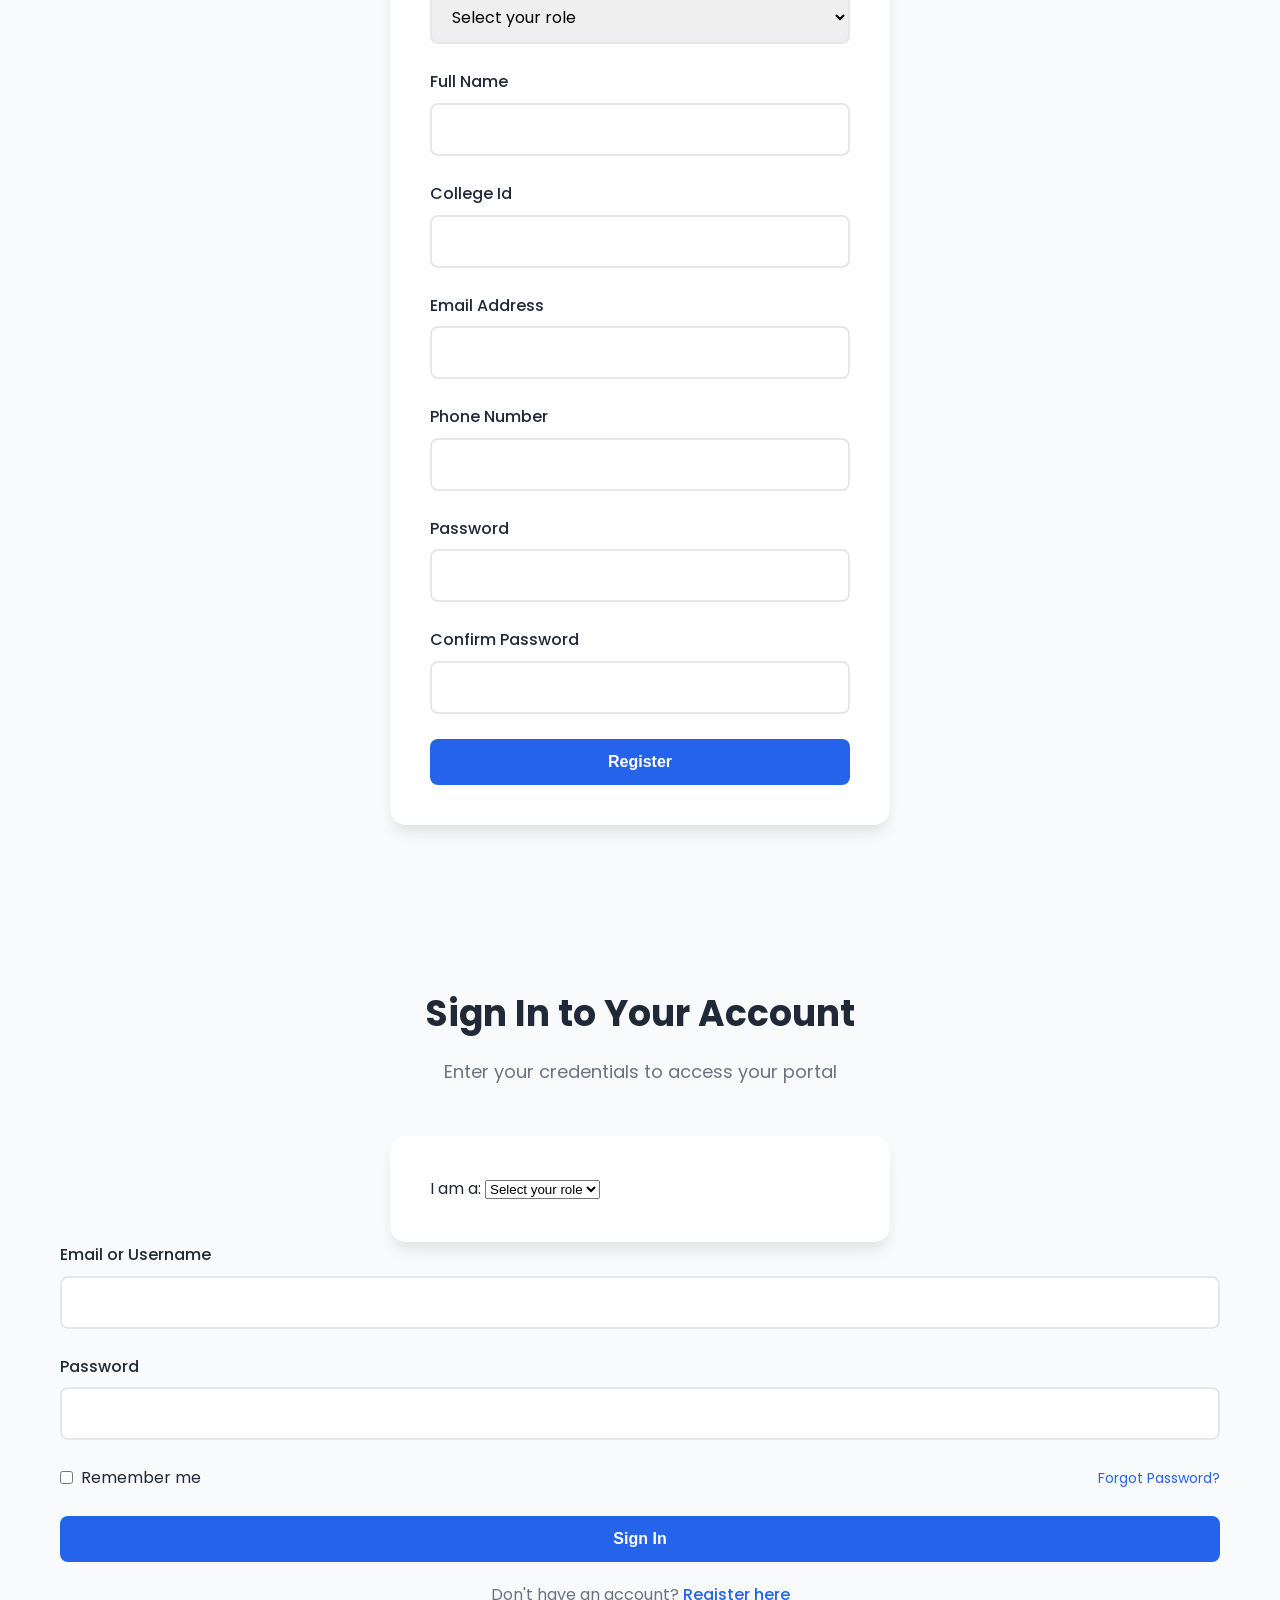
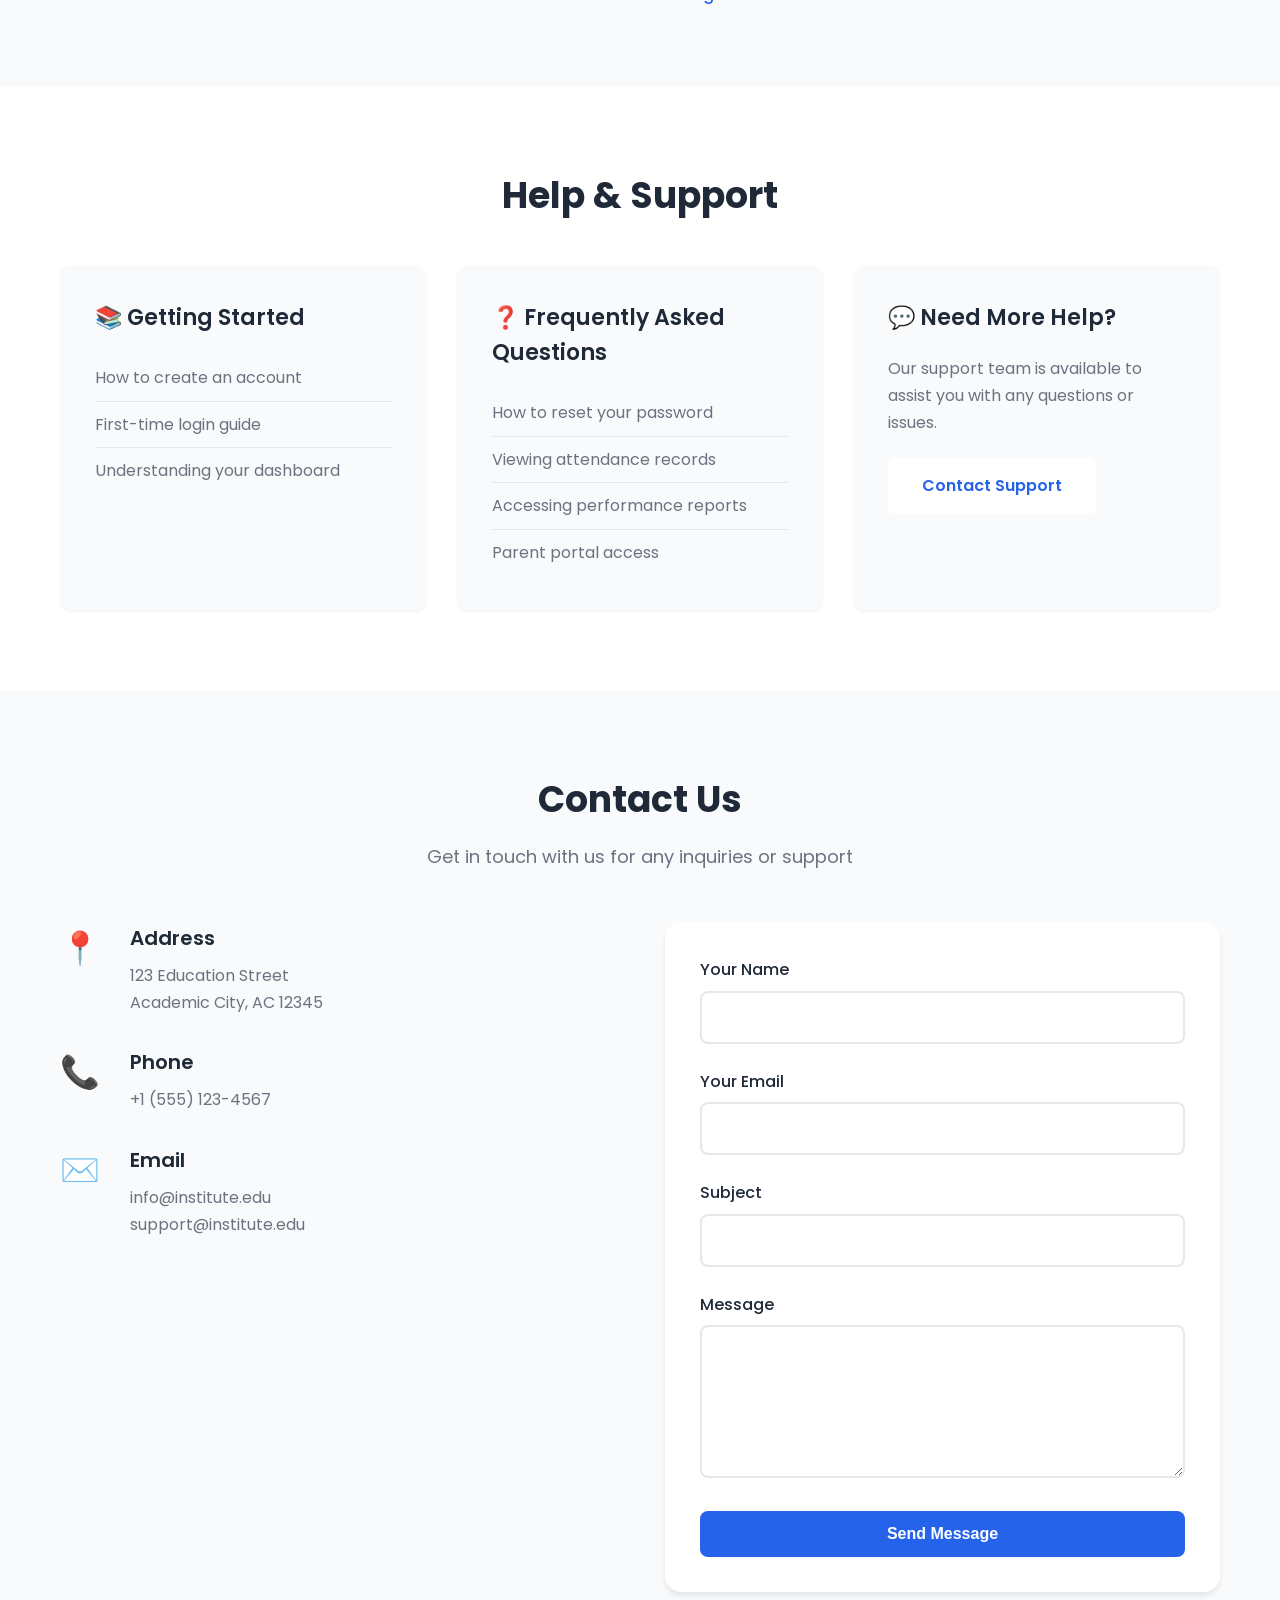
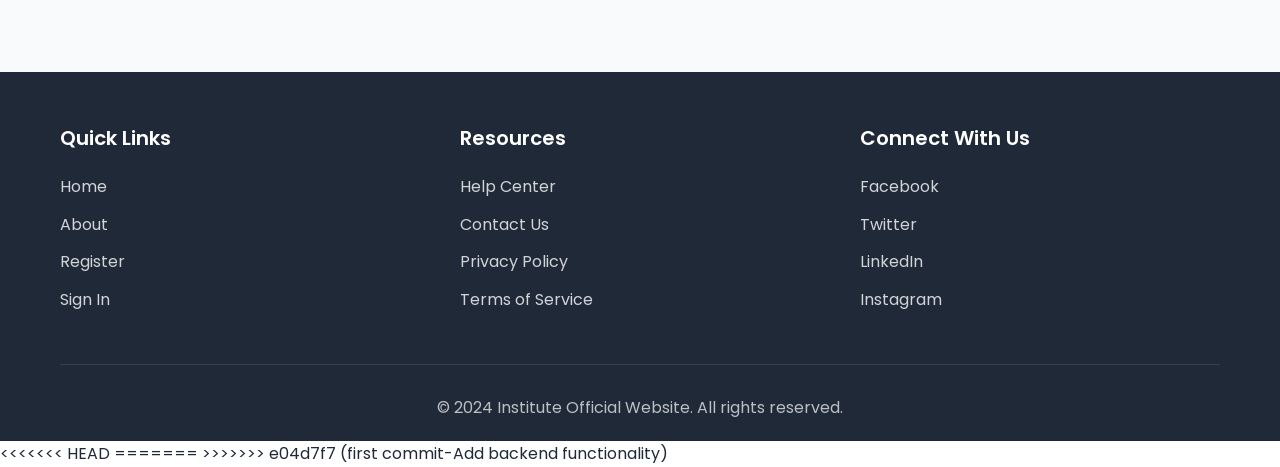
==== commit 7168def3: "Merge origin/main into main (resolved conflicts)" ====
--- a/Frontend/index.html
+++ b/Frontend/index.html
@@ -357,6 +357,149 @@
             </div>
         </div>
     </footer>
+<<<<<<< HEAD
+=======
+
+    <script type="module">
+        import { authAPI, contactAPI } from './src/utils/api.js';
+
+        // Registration Form Handler
+        const registerForm = document.querySelector('.register-form');
+        if (registerForm) {
+            registerForm.addEventListener('submit', async (e) => {
+                e.preventDefault();
+                
+                const formData = {
+                    userType: document.getElementById('userType').value,
+                    fullName: document.getElementById('fullName').value,
+                    cid: document.getElementById('cid').value,
+                    email: document.getElementById('email').value,
+                    phone: document.getElementById('phone').value,
+                    password: document.getElementById('password').value,
+                    confirmPassword: document.getElementById('confirmPassword').value
+                };
+
+                try {
+                    const submitBtn = registerForm.querySelector('button[type="submit"]');
+                    submitBtn.disabled = true;
+                    submitBtn.textContent = 'Registering...';
+
+                    const response = await authAPI.register(formData);
+                    
+                    if (response.success) {
+                        // Store token and user data
+                        localStorage.setItem('token', response.data.token);
+                        localStorage.setItem('user', JSON.stringify(response.data.user));
+                        
+                        alert('Registration successful! Redirecting to login...');
+                        window.location.href = '#signin';
+                        registerForm.reset();
+                    }
+                } catch (error) {
+                    alert(error.message || 'Registration failed. Please try again.');
+                } finally {
+                    const submitBtn = registerForm.querySelector('button[type="submit"]');
+                    submitBtn.disabled = false;
+                    submitBtn.textContent = 'Register';
+                }
+            });
+        }
+
+        // Sign In Form Handler
+        const signinForm = document.querySelector('.signin-form');
+        if (signinForm) {
+            signinForm.addEventListener('submit', async (e) => {
+                e.preventDefault();
+                
+                const email = document.getElementById('loginEmail').value;
+                const password = document.getElementById('loginPassword').value;
+
+                try {
+                    const submitBtn = signinForm.querySelector('button[type="submit"]');
+                    submitBtn.disabled = true;
+                    submitBtn.textContent = 'Signing in...';
+
+                    const response = await authAPI.login(email, password);
+                    
+                    if (response.success) {
+                        // Store token and user data
+                        localStorage.setItem('token', response.data.token);
+                        localStorage.setItem('user', JSON.stringify(response.data.user));
+                        
+                        // Redirect based on user type
+                        const userType = response.data.user.userType.toLowerCase();
+                        const redirectMap = {
+                            'student': '/src/pages/student.html',
+                            'faculty': '/src/pages/faculty.html',
+                            'admin': '/src/pages/admin.html',
+                            'parent': '/src/pages/dashboard.html'
+                        };
+                        
+                        const redirectPath = redirectMap[userType] || '/src/pages/dashboard.html';
+                        window.location.href = redirectPath;
+                    }
+                } catch (error) {
+                    alert(error.message || 'Login failed. Please check your credentials.');
+                } finally {
+                    const submitBtn = signinForm.querySelector('button[type="submit"]');
+                    submitBtn.disabled = false;
+                    submitBtn.textContent = 'Sign In';
+                }
+            });
+        }
+
+        // Contact Form Handler
+        const contactForm = document.querySelector('.contact-form');
+        if (contactForm) {
+            contactForm.addEventListener('submit', async (e) => {
+                e.preventDefault();
+                
+                const formData = {
+                    contactName: document.getElementById('contactName').value,
+                    contactEmail: document.getElementById('contactEmail').value,
+                    contactSubject: document.getElementById('contactSubject').value,
+                    contactMessage: document.getElementById('contactMessage').value
+                };
+
+                try {
+                    const submitBtn = contactForm.querySelector('button[type="submit"]');
+                    submitBtn.disabled = true;
+                    submitBtn.textContent = 'Sending...';
+
+                    const response = await contactAPI.submit(formData);
+                    
+                    if (response.success) {
+                        alert('Thank you for contacting us! We will get back to you soon.');
+                        contactForm.reset();
+                    }
+                } catch (error) {
+                    alert(error.message || 'Failed to send message. Please try again.');
+                } finally {
+                    const submitBtn = contactForm.querySelector('button[type="submit"]');
+                    submitBtn.disabled = false;
+                    submitBtn.textContent = 'Send Message';
+                }
+            });
+        }
+
+        // Smooth scrolling for anchor links
+        document.querySelectorAll('a[href^="#"]').forEach(anchor => {
+            anchor.addEventListener('click', function (e) {
+                const href = this.getAttribute('href');
+                if (href !== '#' && href !== '#home') {
+                    e.preventDefault();
+                    const target = document.querySelector(href);
+                    if (target) {
+                        target.scrollIntoView({
+                            behavior: 'smooth',
+                            block: 'start'
+                        });
+                    }
+                }
+            });
+        });
+    </script>
+>>>>>>> e04d7f7 (first commit-Add backend functionality)
 </body>
 </html>
 
